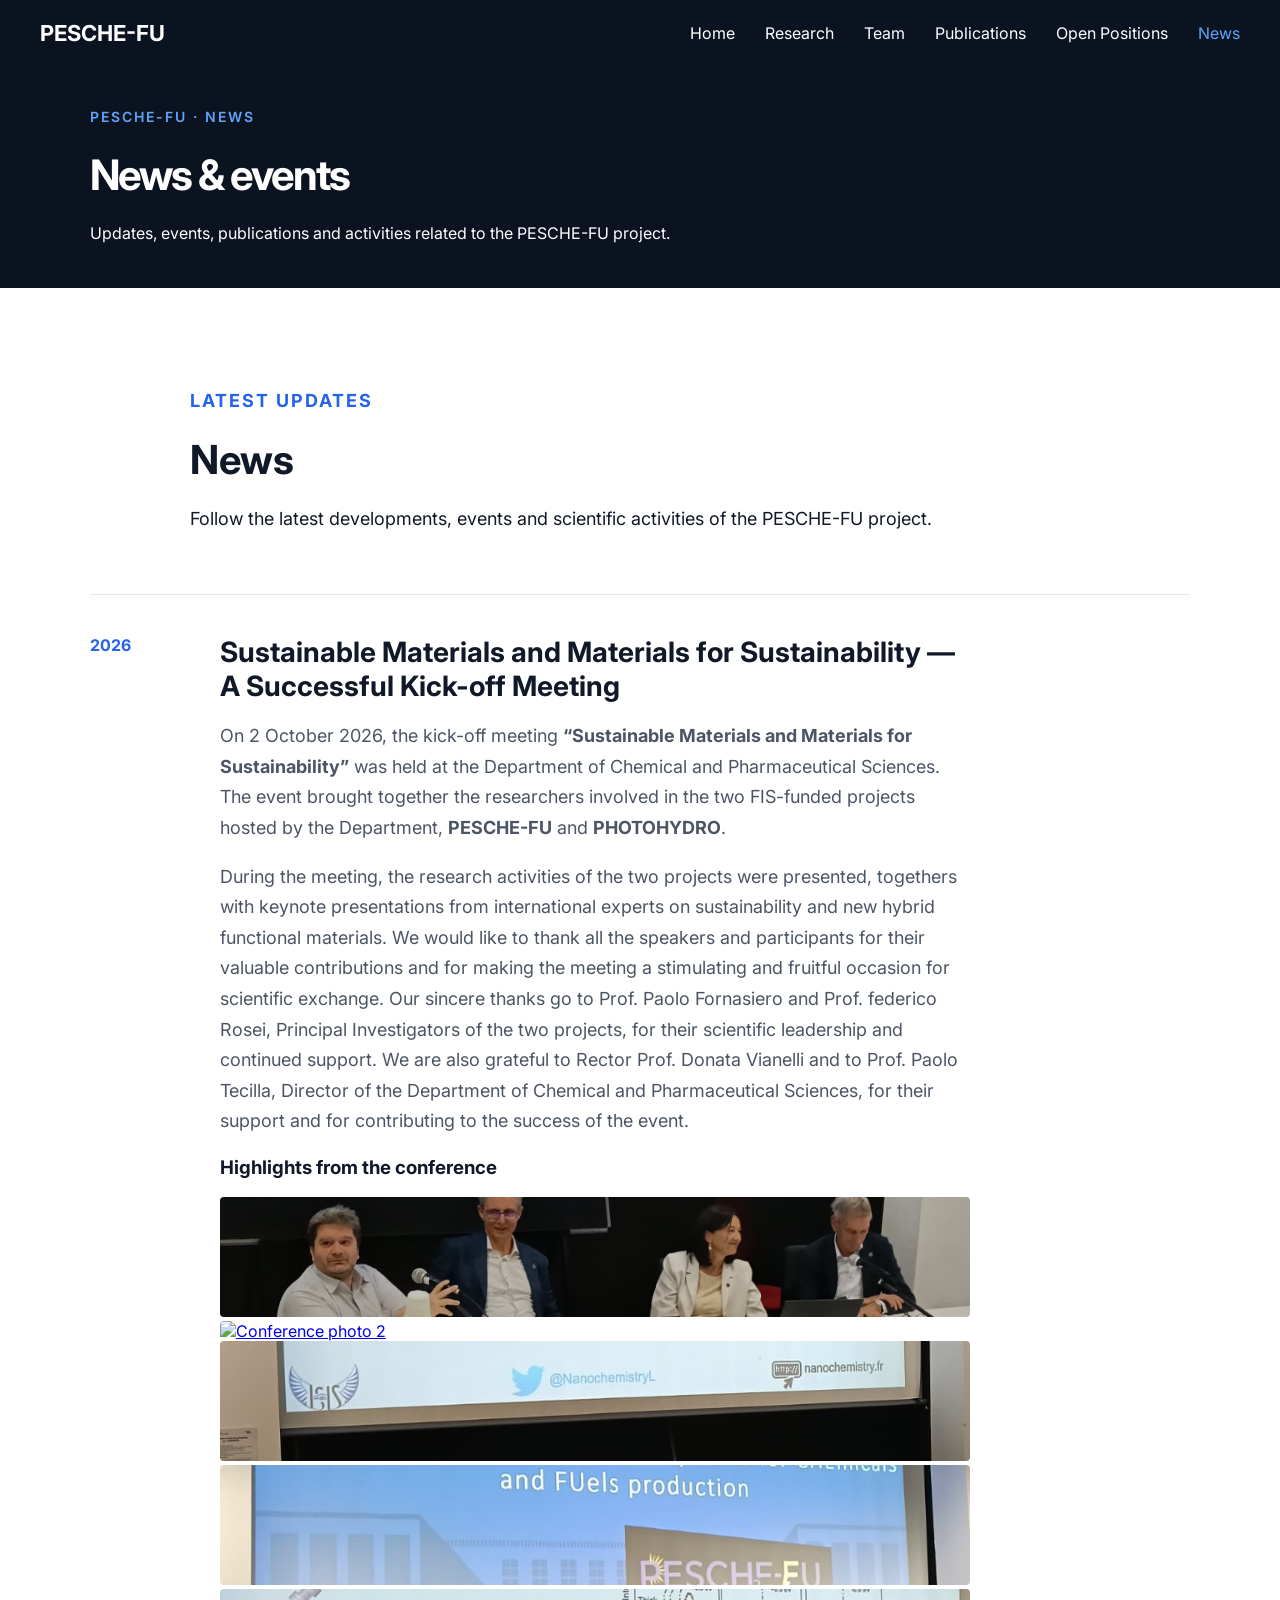
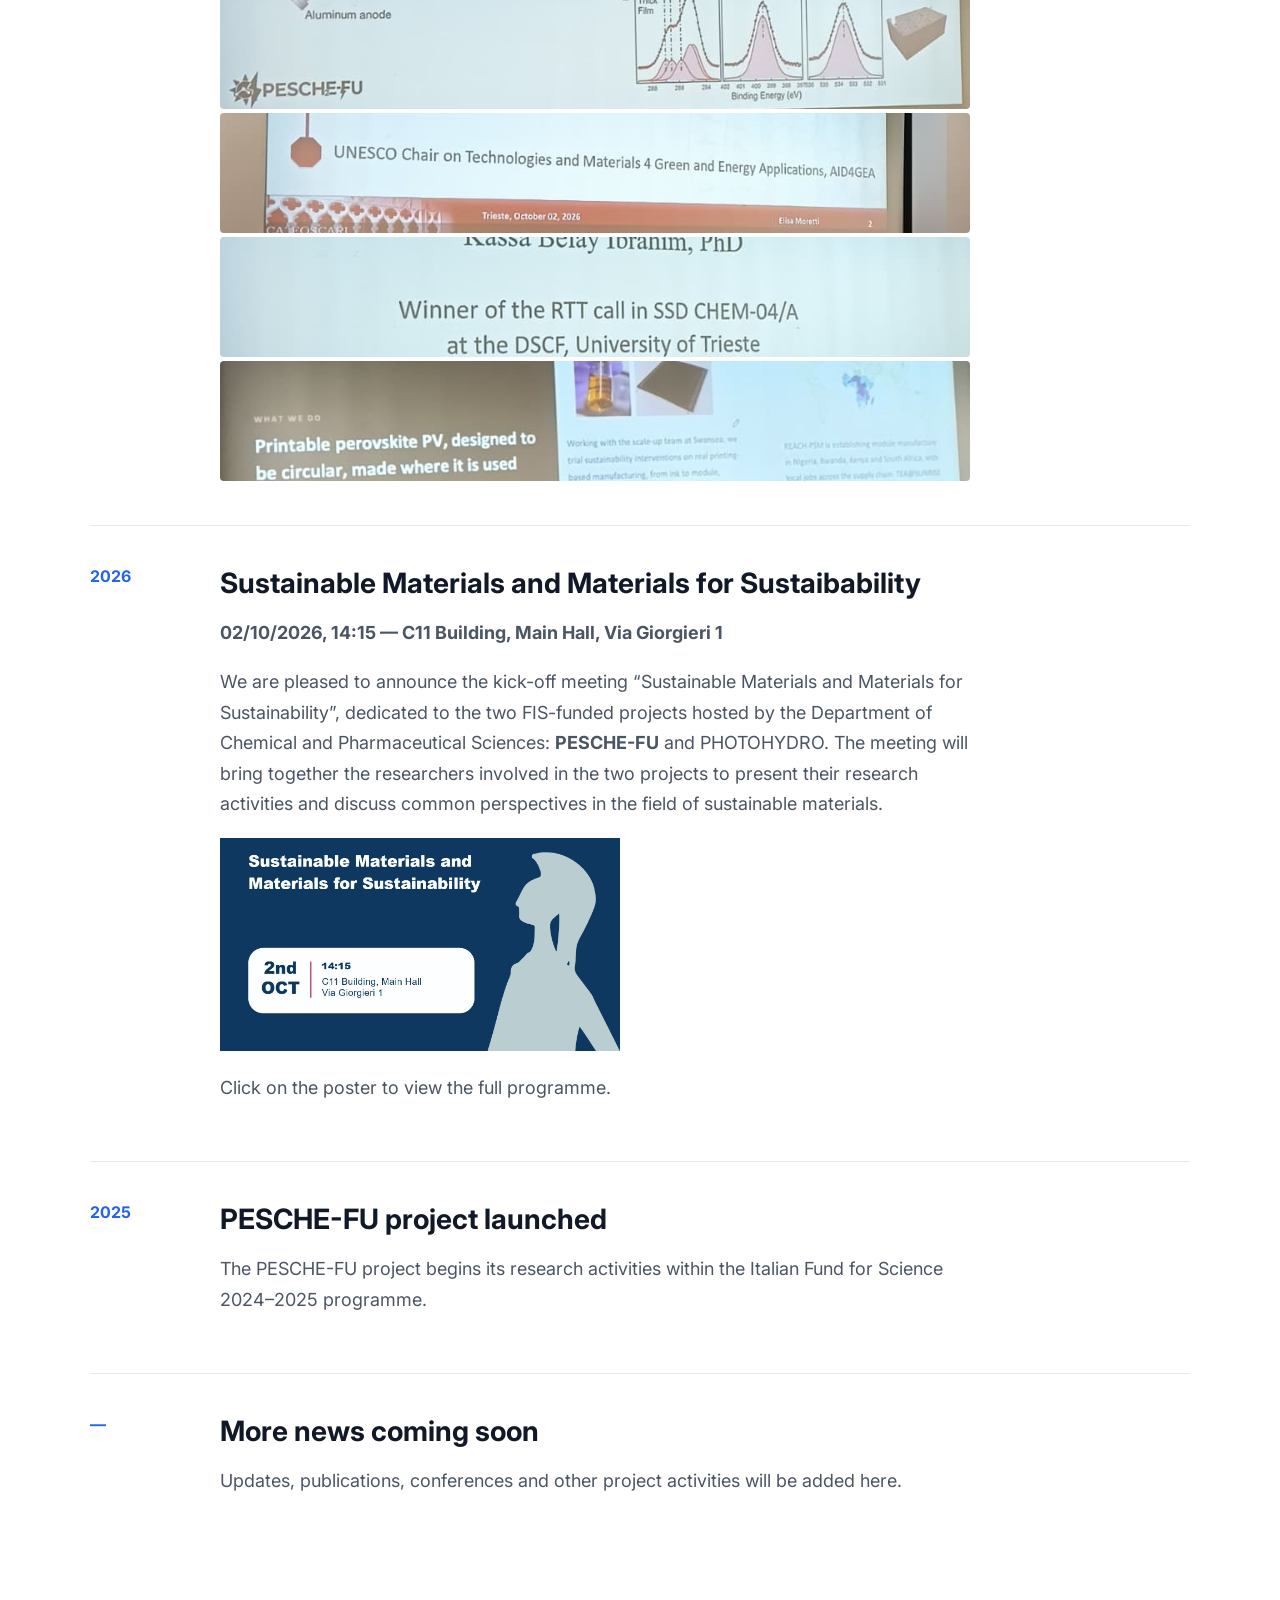
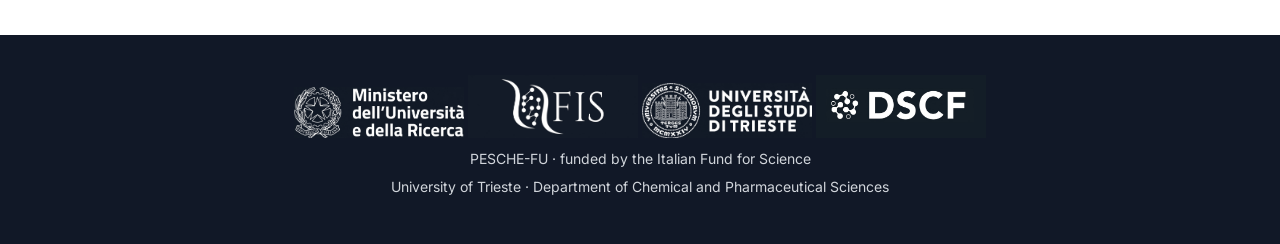
==== news.html @ 8c2d282d "Fix HTML formatting and update news content" ====
<!DOCTYPE html> <html lang="en"> <head>
<!-- Character encoding -->
<meta charset="UTF-8">

<!-- Mobile responsiveness -->
<meta name="viewport" content="width=device-width, initial-scale=1.0">

<!-- Browser tab title -->
<title>News | PESCHE-FU</title>

<!-- Google font: Inter -->
<link rel="preconnect" href="https://fonts.googleapis.com">
<link rel="preconnect" href="https://fonts.gstatic.com" crossorigin>

<link href="https://fonts.googleapis.com/css2?family=Inter:wght@400;500;600;700&display=swap" rel="stylesheet">

<!-- Website stylesheet -->
<link rel="stylesheet" href="style.css">

</head> <body>
<!-- ========================================
     NAVIGATION
======================================== -->

<nav>

    <div class="nav-container">

        <!-- Website logo -->
        <a class="logo" href="index.html">
            PESCHE-FU
        </a>

        <!-- Hamburger Menu Button for smartphone mode.
             Clicking it will show nav menus -->
<button class="menu-toggle" id="menu-toggle">

☰

</button>

        <!-- Main navigation -->
        <div class="nav-links">

            <a href="index.html">Home</a>
            <a href="research.html">Research</a>
            <a href="team.html">Team</a>
             <a href="publications.html">Publications</a>
             <a href="positions.html">Open Positions</a>
            <a class="active" href="news.html">News</a>

        </div>

    </div>

</nav>


<!-- ========================================
     PAGE HEADER
======================================== -->

<header class="page-header">

    <div class="page-header-content">

        <p class="project-label">
            PESCHE-FU · NEWS
        </p>


        <h1>
            News & events
        </h1>


        <p>
            Updates, events, publications and activities
            related to the PESCHE-FU project.
        </p>

    </div>

</header>


<!-- ========================================
     NEWS CONTENT
======================================== -->

<main>


    <section class="news-section">

        <div class="section-heading">

            <p class="section-label">
                LATEST UPDATES
            </p>


            <h2>
                News
            </h2>


            <p>
                Follow the latest developments,
                events and scientific activities
                of the PESCHE-FU project.
            </p>

        </div>


        <!-- ==================================
             NEWS ITEMS
        ================================== -->

 <!-- Outcome Sustainable Materials and Materials for Sustainabilit conference 02/10/2026 -->

  <article class="news-item">
         
<div class="news-date">
    2026
</div>

<div class="news-content">

    <h2>
        Sustainable Materials and Materials for Sustainability — A Successful Kick-off Meeting
    </h2>

    
    <p>
        On 2 October 2026, the kick-off meeting 
        <strong>“Sustainable Materials and Materials for Sustainability”</strong>
        was held at the Department of Chemical and Pharmaceutical Sciences.
        The event brought together the researchers involved in the two FIS-funded
        projects hosted by the Department, <strong>PESCHE-FU</strong> and
        <strong>PHOTOHYDRO</strong>. 
    </p>

    <p>
        During the meeting, the research activities of the two projects were
        presented, togethers with keynote presentations from international experts on sustainability and new hybrid functional materials.
         We would like to thank all the speakers and participants for their valuable contributions and for making the meeting a stimulating and fruitful occasion for scientific exchange.
        Our sincere thanks go to Prof. Paolo Fornasiero and Prof. federico Rosei, Principal Investigators of the two projects, for their scientific leadership and continued support. We are also 
         grateful to Rector Prof. Donata Vianelli and to Prof. Paolo Tecilla, Director of the Department of Chemical and Pharmaceutical Sciences, for their support and for contributing to 
         the success of the event.
    </p>

    <h3>Highlights from the conference</h3>

   <div class="photo-gallery">

    <a href="Images/Sustainable-Materials-Conference/conferenza_02102026_01.jpg" target="_blank">
        <img src="Images/Sustainable-Materials-Conference/conferenza_02102026_01.jpg"
             alt="Conference photo 1"
         style="width: 100%; height: 120px; object-fit: cover; border-radius: 4px;">
    </a>

    <a href="Images/Sustainable-Materials-Conference/photo_02.jpeg" target="_blank">
        <img src="Images/Sustainable-Materials-Conference/photo_02.jpeg"
             alt="Conference photo 2"
                       style="width: 100%; height: 120px; object-fit: cover; border-radius: 4px;">
    </a>

   

    <a href="Images/Sustainable-Materials-Conference/conferenza_02102026_03.jpeg" target="_blank">
        <img src="Images/Sustainable-Materials-Conference/conferenza_02102026_03.jpeg"
             alt="Conference photo 3"
                       style="width: 100%; height: 120px; object-fit: cover; border-radius: 4px;">
    </a>

          <a href="Images/Sustainable-Materials-Conference/conferenza_02102026_04.jpeg" target="_blank">
        <img src="Images/Sustainable-Materials-Conference/conferenza_02102026_04.jpeg"
             alt="Conference photo 4"
                       style="width: 100%; height: 120px; object-fit: cover; border-radius: 4px;">
    </a>

              <a href="Images/Sustainable-Materials-Conference/conferenza_02102026_05.jpeg" target="_blank">
        <img src="Images/Sustainable-Materials-Conference/conferenza_02102026_05.jpeg"
             alt="Conference photo 5"
                       style="width: 100%; height: 120px; object-fit: cover; border-radius: 4px;">
    </a>

              <a href="Images/Sustainable-Materials-Conference/conferenza_02102026_06.jpeg" target="_blank">
        <img src="Images/Sustainable-Materials-Conference/conferenza_02102026_06.jpeg"
             alt="Conference photo 6"
                       style="width: 100%; height: 120px; object-fit: cover; border-radius: 4px;">
    </a>

              <a href="Images/Sustainable-Materials-Conference/conferenza_02102026_07.jpeg" target="_blank">
        <img src="Images/Sustainable-Materials-Conference/conferenza_02102026_07.jpeg"
             alt="Conference photo 7"
                       style="width: 100%; height: 120px; object-fit: cover; border-radius: 4px;">
    </a>

              <a href="Images/Sustainable-Materials-Conference/conferenza_02102026_08.jpeg" target="_blank">
        <img src="Images/Sustainable-Materials-Conference/conferenza_02102026_08.jpeg"
             alt="Conference photo 8"
                       style="width: 100%; height: 120px; object-fit: cover; border-radius: 4px;">
    </a>

</div>


</div>

       
        </article>


 <!-- Publication fo  Sustainable Materials and Materials for Sustainabilit conference 02/10/2026 -->

         
        <article class="news-item">

                <div class="news-date">
               2026
            </div>


            <div class="news-content">

              <h2> Sustainable Materials and Materials for Sustaibability </h2>

                    <p>
         <strong> 02/10/2026, 14:15 — C11 Building, Main Hall, Via Giorgieri 1 </strong>
    </p>

          <p>
        We are pleased to announce the kick-off meeting “Sustainable Materials and Materials for Sustainability”, 
        dedicated to the two FIS-funded projects hosted by the Department of Chemical and Pharmaceutical Sciences: <strong>PESCHE-FU</strong> and PHOTOHYDRO.
        The meeting will bring together the researchers involved in the two projects to present their research activities and discuss common 
        perspectives in the field of sustainable materials.
    </p>

      <a href="pdf/Locandina_Sustainable-Materials-Sustaibability.pdf" target="_blank">
        <img
            src="Images/conferenza_02102026.JPG"
            alt="Conference poster"
            style="max-width: 400px; width: 100%; height: auto;" >
    </a>

                  <p>
        Click on the poster to view the full programme.
    </p>

            </div>

              </article>

<article class="news-item">
             
            <div class="news-date">
                2025
            </div>


            <div class="news-content">

                <h2>
                    PESCHE-FU project launched
                </h2>


                <p>
                    The PESCHE-FU project begins its research
                    activities within the Italian Fund for Science
                    2024–2025 programme.
                </p>

            </div>

        </article>


        <!-- ==================================
             FUTURE NEWS
        ================================== -->

        <article class="news-item">

            <div class="news-date">
                —
            </div>


            <div class="news-content">

                <h2>
                    More news coming soon
                </h2>


                <p>
                    Updates, publications, conferences and
                    other project activities will be added here.
                </p>

            </div>

        </article>

    </section>

</main>


<!-- ========================================
     FOOTER
======================================== -->
<footer>
    <div class="footer-logos">

        <img src="Images/mur-logo.jpg" width="170" height=auto>
        <img src="Images/fis-logo.jpg" width="170" height=auto>
        <img src="Images/units-logo.jpg" width="170" height=auto>
         <img src="Images/dscf-logo.jpg" width="170" height65>

        <p>
            PESCHE-FU · funded by the Italian Fund for Science
        </p>

        <p>
            University of Trieste · Department of Chemical and Pharmaceutical Sciences
        </p>

    </div>
</footer>

<script src="script.js"></script>

</body> </html>
---- style.css ----
/* ========================================
   GENERAL
======================================== */

/* Basic styling applied to the whole page */
body {
    background-color: white;
    color: #111827;

    /* Inter gives the website a modern,
       clean and scientific appearance */
    font-family: "Inter", Arial, sans-serif;

    margin: 0;
}

/* Default spacing for all sections */
section {
padding: 80px 40px;
}

/* Improves readability of normal text */
p {
    font-size: 16px;
    line-height: 1.7;
}

/* ========================================
NAVIGATION
======================================== */

/* Dark navigation bar at the top of the page */
nav {
background-color: #0b1220;
padding: 20px 40px;
}

/* Keeps the navigation content centered
and creates a horizontal layout */
.nav-container {
max-width: 1200px;
margin: 0 auto;

display: flex;

/* Places logo on the left
   and links on the right */
justify-content: space-between;

/* Aligns everything vertically */
align-items: center;


}

/* PESCHE-FU logo */
.logo {
color: white;
font-size: 22px;
font-weight: bold;
text-decoration: none;
}


.nav-links {

display: flex;

gap: 30px;

flex-wrap: wrap;

}

.nav-links a {

color: white;

text-decoration: none;

}

.nav-links a:hover {

color: #60a5fa;

}

.menu-toggle {

display: none;

background: none;

border: none;

color: white;

font-size: 30px;

cursor: pointer;

}

/* ========================================
   HERO
======================================== */

/* Large introductory area on the homepage */
header {
    background-color: #0b1220;

    /* Creates a large amount of vertical space */
    padding: 30px 40px;

    text-align: center;

    /* Makes the Hero text white */
    color: white;
}

/* Limits the width of the Hero content
and centers it horizontally */
.hero-content {
max-width: 900px;
margin: 0 auto;
}

/* Small uppercase label above
the project title */
/* Small uppercase label above
the project title */
.project-label {
    color: #60a5fa;

    font-size: 14px;
    font-weight: 600;
    letter-spacing: 2px;
}



/* Main project title */
header h1 {
    font-size: 76px;
    font-weight: 700;

    /* Reduces the space above and below the title */
    margin: 20px 0;

    /* Slightly tightens the letters */
    letter-spacing: -2px;
}

/* Full project name */
header h2 {
    color: #d1d5db;

    font-size: 26px;
    font-weight: 400;

    line-height: 1.5;

    max-width: 800px;

    margin: 0 auto 30px auto;
}

/* Short Hero description */
.hero-description {
    color: #9ca3af;

    font-size: 18px;

    line-height: 1.7;

    max-width: 650px;

    margin: 0 auto 40px auto;
}

/* Main button in the Hero */
.hero-button {
    display: inline-block;

    background-color: #3b82f6;
    color: white;

    padding: 16px 32px;

    text-decoration: none;

    border-radius: 6px;

    /* Makes the button text slightly stronger */
    font-weight: 600;

    /* Smooth transition for hover */
    transition: background-color 0.3s ease;
}


/* Darker blue when hovering over the button */
.hero-button:hover {
    background-color: #2563eb;
}

/* ========================================
PROJECT SECTION
======================================== */

/* Main Project section on homepage */
#project {
max-width: 1100px;
margin: 0 auto;

/* Places text and information box
   next to each other */
display: flex;

/* Space between the two columns */
gap: 60px;


}

/* Main text column */
.project-text {
flex: 2;
}

/* Project section heading */
.project-text h2 {
font-size: 40px;
margin-top: 10px;
margin-bottom: 25px;
}

/* Project paragraphs */
.project-text p {
font-size: 18px;
max-width: 750px;
}

/* Project information box */
.project-info {
flex: 1;

background-color: #f3f4f6;

padding: 30px;

/* Blue vertical accent line */
border-left: 4px solid #2563eb;


}

/* Small blue headings inside
the information box */
.project-info h3 {
color: #2563eb;
font-size: 15px;
margin-bottom: 5px;
}

/* Information box text */
.project-info p {
font-size: 18px;
margin-top: 0;
}


/* ========================================
PROJECT CONCEPT
======================================== */

/* Section containing the project scheme */

#project-concept {

background-color: #f8fafc;

padding-top: 20px;

padding-bottom: 20px;

}

/* Container for the image */

.project-figure {

max-width: 1000px;

margin: 0 auto;



}

/* Project image */

.project-figure img {

width: 80%;

height: auto;

display: block;

margin: 0 auto;

border-radius: 10px;

}

/* ========================================
SECTION HEADINGS
======================================== */

/* Controls the width of section
introductions */
.section-heading {
    max-width: 900px;

    margin: 0 auto 60px auto;
}

/* Small blue section label */
.section-label {
color: #2563eb;
font-size: 14px;
font-weight: bold;
letter-spacing: 2px;
}

/* Main section title */
.section-heading h2 {
font-size: 40px;
margin: 10px 0 20px 0;
}

/* Section introduction paragraph */
.section-heading p {
font-size: 18px;
}

/* ========================================
   RESEARCH CARDS CONTAINER
======================================== */

/* Container holding the four research cards */
.research-cards {
    max-width: 1200px;
    margin: 0 auto;

    /* Creates a grid layout */
    display: grid;

    /* Two equal columns */
    grid-template-columns: repeat(2, 1fr);

    /* Space between rows and columns */
    gap: 30px;
}

/* ========================================
RESEARCH CARDS
======================================== */

/* Light background behind the
Research section */
#research {
    background-color: #f8fafc;

    /* Creates a visual separation
       from the previous section */
    border-top: 1px solid #e5e7eb;
}



/* Individual research card */
.research-card {

    background-color: white;

    /* Internal spacing */
    padding: 35px;

    /* Slightly rounded corners */
    border-radius: 4px;

    /* Subtle border */
    border: 1px solid #e5e7eb;

    /* Makes hover effects smooth */
    transition:
        transform 0.3s ease,
        border-color 0.3s ease,
        box-shadow 0.3s ease;
}

/* Interactive effect when the mouse
   moves over a research card */
.research-card:hover {

    /* Moves the card slightly upward */
    transform: translateY(-6px);

    /* Highlights the border */
    border-color: #93c5fd;

    /* Adds a very subtle shadow */
    box-shadow: 0 12px 30px rgba(15, 23, 42, 0.08);
}

/* Research card title */
.research-card h3 {
    font-size: 24px;

    line-height: 1.3;

    margin: 0 0 18px 0;

    color: #111827;
}

/* Research card paragraph description */
.research-card p {
    color: #4b5563;

    font-size: 16px;

    line-height: 1.7;

    margin: 0;
}

/* Link to the complete Research page */
.research-link {
max-width: 1200px;
margin: 40px auto 0 auto;
}

/* Research page link */
.research-link a {
color: #2563eb;
font-weight: bold;
text-decoration: none;
}

/* Link hover effect */
.research-link a:hover {
color: #1d4ed8;
}


/*========================================
   RESEARCH AREA NUMBER
======================================== */

/* Number identifying each research area */
.research-number {
    display: block;

    color: #2563eb;

    font-size: 16px;

    font-weight: 600;

    letter-spacing: 1px;

    /* Creates space between the number
       and the research title */
    margin-bottom: 35px;
}

/* ========================================
PAGE HEADER
======================================== */

/* Header used on internal pages,
such as Research */
.page-header {
background-color: #0b1220;

padding: 30px 40px;

/* Unlike the homepage Hero,
   internal pages are left-aligned */
text-align: left;


}

/* Keeps internal page header content centered */
.page-header-content {
max-width: 1100px;
margin: 0 auto;
}

/* Main title of internal pages */
.page-header h1 {
font-size: 76px;
margin: 20px 0;
}

/* Description below the page title */
.page-header p:last-child {
max-width: 700px;
font-size: 20px;
}

/* ========================================
RESEARCH PAGE
======================================== */

/* Introductory text of Research page */
.research-intro {
max-width: 850px;
margin: 0 auto;
}

/* Research introduction heading */
.research-intro h2 {
font-size: 40px;
margin: 10px 0 25px 0;
}

/* Research introduction paragraphs */
.research-intro p {
font-size: 18px;
}

/* ========================================
RESEARCH WORKFLOW
======================================== */

.research-workflow {

max-width: 1100px;

margin: 0 auto;

}

.research-workflow h2 {

font-size: 40px;

margin-top: 10px;

margin-bottom: 40px;

}

.workflow-grid {

display: flex;

align-items: center;

justify-content: center;

gap: 20px;

margin-bottom: 25px;

flex-wrap: wrap;

}

.workflow-card {

flex: 1;

min-width: 220px;

min-height: 180px;

background-color: #f8fafc;

padding: 25px;

border-radius: 8px;

border: 1px solid #e5e7eb;

}

.workflow-card h3 {

margin-top: 0;



font-size: 20px;

}

.workflow-arrow {

font-size: 30px;

color: #2563eb;

font-weight: bold;

}

/* ========================================
RESEARCH AREAS
======================================== */

/* Main container for the four
research areas */
.research-area-section {
max-width: 1100px;
margin: 0 auto;
}

/* Each research area is arranged
horizontally */
.research-area {
display: flex;

/* Space between number and text */
gap: 50px;

padding: 40px 0;


}

/* Large research area number */
.area-number {
color: #2563eb;
font-size: 24px;
font-weight: bold;

/* Keeps the number column
   at a consistent width */
min-width: 60px;


}

/* Text content of each research area */
.area-content {
max-width: 800px;
}

/* Research area title */
.area-content h2 {
font-size: 30px;
margin-top: 0;
}

/* Research area sub-title */
.area-content h3 {

color: #2563eb;

font-size: 16px;

margin-top: 25px;

margin-bottom: 8px;

text-transform: uppercase;

letter-spacing: 1px;

}

/* Research area paragraphs */
.area-content p {
font-size: 18px;
}

/* Horizontal line separating
the research areas */
.area-divider {
border-top: 1px solid #e5e7eb;
}


/* ========================================
PROJECT AMBITION
======================================== */

.project-ambition {

background-color: #f8fafc;

border-top: 1px solid #e5e7eb;

}

.project-ambition .section-heading {

 max-width: 900px;

margin:  auto;

text-align: center;

}

/* ========================================
FOOTER
======================================== */

/* Footer at the bottom of every page */
footer {
background-color: #111827;
color: white;

padding: 40px;

text-align: center;
}

/* Footer text */
footer p {
margin: 5px;
font-size: 14px;
color: #d1d5db;
}



/* ========================================
ACTIVE NAVIGATION LINK
======================================== */

/* Highlights the page currently being viewed */
.nav-links a.active {
color: #60a5fa;
}

/* ========================================
TEAM PAGE
======================================== */

/* Introduction to the Team page */
.team-intro {
max-width: 850px;
margin: 0 auto;
}

/* Team introduction heading */
.team-intro h2 {
font-size: 40px;
margin: 10px 0 25px 0;
}

/* Team introduction paragraph */
.team-intro p {
font-size: 18px;
}

/* links style */

.profile-links {

margin-top: 20px;

}

.profile-links a {

color: #04103377;

text-decoration: none;

font-weight: 600;

}

.profile-links a:hover {

color: #04103377;

}


/*PRINCIPAL INVESTIGATOR */

.pi-section {

max-width: 1100px;

margin: 0 auto;

display: flex;

align-items: center;

gap: 50px;

}

.pi-photo img {

width: 260px;

height: 260px;

object-fit: cover;

border-radius: 50%;

}

.pi-content {

flex: 1;

}

/*TEAM GRID */

.team-grid {

display: grid;

/*grid-template-columns: repeat(auto-fit, minmax(280px, 1fr));*/

grid-template-columns: repeat(2, 1fr);

gap: 30px;

margin-top: 40px;
}

/*TEAM CARD */

.team-card {

background-color: white;

border: 1px solid #e5e7eb;

border-radius: 10px;

padding: 25px;

text-align: center;

transition: 0.3s ease;

}

.team-card:hover {

transform: translateY(-5px);

box-shadow: 0 12px 25px rgba(0,0,0,0.08);

}

.team-card img {

width: 180px;

height: 180px;

object-fit: cover;

border-radius: 50%;

margin-bottom: 20px;

}

.team-card h3 {

margin-bottom: 8px;

font-size: 22px;

}

.team-role {

color: #2563eb;

font-weight: 600;

margin-bottom: 15px;

}

/* --------*---------------------------8
PAGE HEADER
----------------------------------- */

.page-header {

padding: 25px 25px;

}

.page-header h1{

font-size: 42px;

line-*eight: 1.2;

}

.page-header p:last-child {

font-size: 16px;

}

/* ========================================
PUBLICATIONS PAGE
======================================== */

/* Main Publications section */
.publications-section {

max-width: 1100px;

margin: 0 auto;
}

/* Publication category */
.publication-category {

max-width: 1100px;

margin: 0 auto 50px auto;
}

/* Category title */
.publication-category h2 {

font-size: 32px;

margin-bottom: 20px;
}

/* Publication item */
.publication-item {

background-color: #f8fafc;

border: 1px solid #e5e7eb;

border-radius: 8px;

padding: 25px;
}

/* Publication text */
.publication-item p {

margin: 0;

color: #4b5563;
}



 /* ========================================
 POSITIONS PAGE
 ======================================== */

.positions-section {
    max-width: 1100px;
    margin: 0 auto 50px auto;
}

.position-item {
    background-color: #f8fafc;
    border: 1px solid #e5e7eb;
    border-radius: 8px;
    padding: 25px;
}

.position-item ul {
    margin: 0;
    padding-left: 20px;
}



/* ========================================
NEWS PAGE
======================================== */

/* Main News section */
.news-section {
max-width: 1100px;
margin: 0 auto;
}

/* Individual news item */
.news-item {
display: flex;

gap: 50px;

padding: 40px 0;

border-top: 1px solid #e5e7eb;


}

/* Date column */
.news-date {
color: #2563eb;

font-size: 16px;

font-weight: bold;

min-width: 80px;


}

/* News text column */
.news-content {
max-width: 750px;
}

/* News title */
.news-content h2 {
font-size: 28px;

margin-top: 0;

margin-bottom: 15px;


}

/* News description */
.news-content p {
font-size: 18px;

color: #4b5563;
}

/* ========================================
   RESPONSIVE DESIGN
======================================== */

@media (max-width: 700px) {

    /* ------------------------------------
       GENERAL
    ------------------------------------ */

    /* Reduces section spacing on small screens */
    section {
        padding: 60px 25px;
    }


    /* ------------------------------------
       NAVIGATION
    ------------------------------------ */

    /* Reduces horizontal spacing
       inside the navigation */
    nav {
        padding: 20px;
    }


    /* Reduces the space between
       navigation links */
    .nav-links {
        gap: 15px;
    }


/* ------------------------------------
MOBILE NAVIGATION
------------------------------------ */

.menu-toggle {

display: block;
}

.nav-container {

flex-wrap: wrap;
}

.nav-links {

display: none;

width: 100%;

flex-direction: column;

gap: 15px;

margin-top: 20px;
}

.nav-links.active {

display: flex;
}


    /* ------------------------------------
       HERO
    ------------------------------------ */

    /* Reduces Hero spacing */
    header {
        padding: 90px 25px;
    }


    /* Smaller project title */
    header h1 {
        font-size: 52px;
    }


    /* Smaller project subtitle */
    header h2 {
        font-size: 21px;
    }


    /* Slightly smaller Hero description */
    .hero-description {
        font-size: 16px;
    }


    /* ------------------------------------
       PROJECT
    ------------------------------------ */

    /* Stacks the two project columns
       vertically on small screens */
    #project {
        flex-direction: column;
    }


    /* Smaller project section title */
    .project-text h2 {
        font-size: 32px;
    }


    /* Slightly smaller information box */
    .project-info {
        padding: 25px;
    }

    /* ------------------------------------
PROJECT CONCEPT
------------------------------------ */

#project-concept {

padding-top: 50px;

padding-bottom: 50px;

}

.project-figure {

max-width: 100%;

padding: 0 10px;

}

.project-figure img {

width: 100%;

height: auto;

}

    /* ------------------------------------
       RESEARCH
    ------------------------------------ */

 /* workflow section*/

    .workflow-grid {

display: flex;

align-items: stretch;

justify-content: center;

gap: 20px;

flex-wrap: wrap;

}

.workflow-arrow {

transform: rotate(90deg);

}


    /* Research cards become
       a single column */
    .research-cards {
        grid-template-columns: 1fr;
    }
/* --------research intro----------------- */

.research-intro h2 {

font-size: 32px;

line-height: 1.2;

}

/* ------------------------------------
TEAM
------------------------------------ */

/* PRINCIPAL INVESTIGATOR */

.pi-section {

flex-direction: column;

text-align: center;

gap: 30px;

}

.pi-photo img {

width: 220px;

height: 220px;

}


/* TEAM */

.team-grid {

grid-template-columns: 1fr;

}

.team-card img {

width: 160px;

height: 160px;

}

/* ------------------------------------
PUBLICATIONS PAGE
------------------------------------ */

.publication-category h2 {

font-size: 26px;

}

/* ------------------------------------
2
POSITIONS PAGE
3
------------------------------------ */

.position-item {

padding: 20px;

}

}
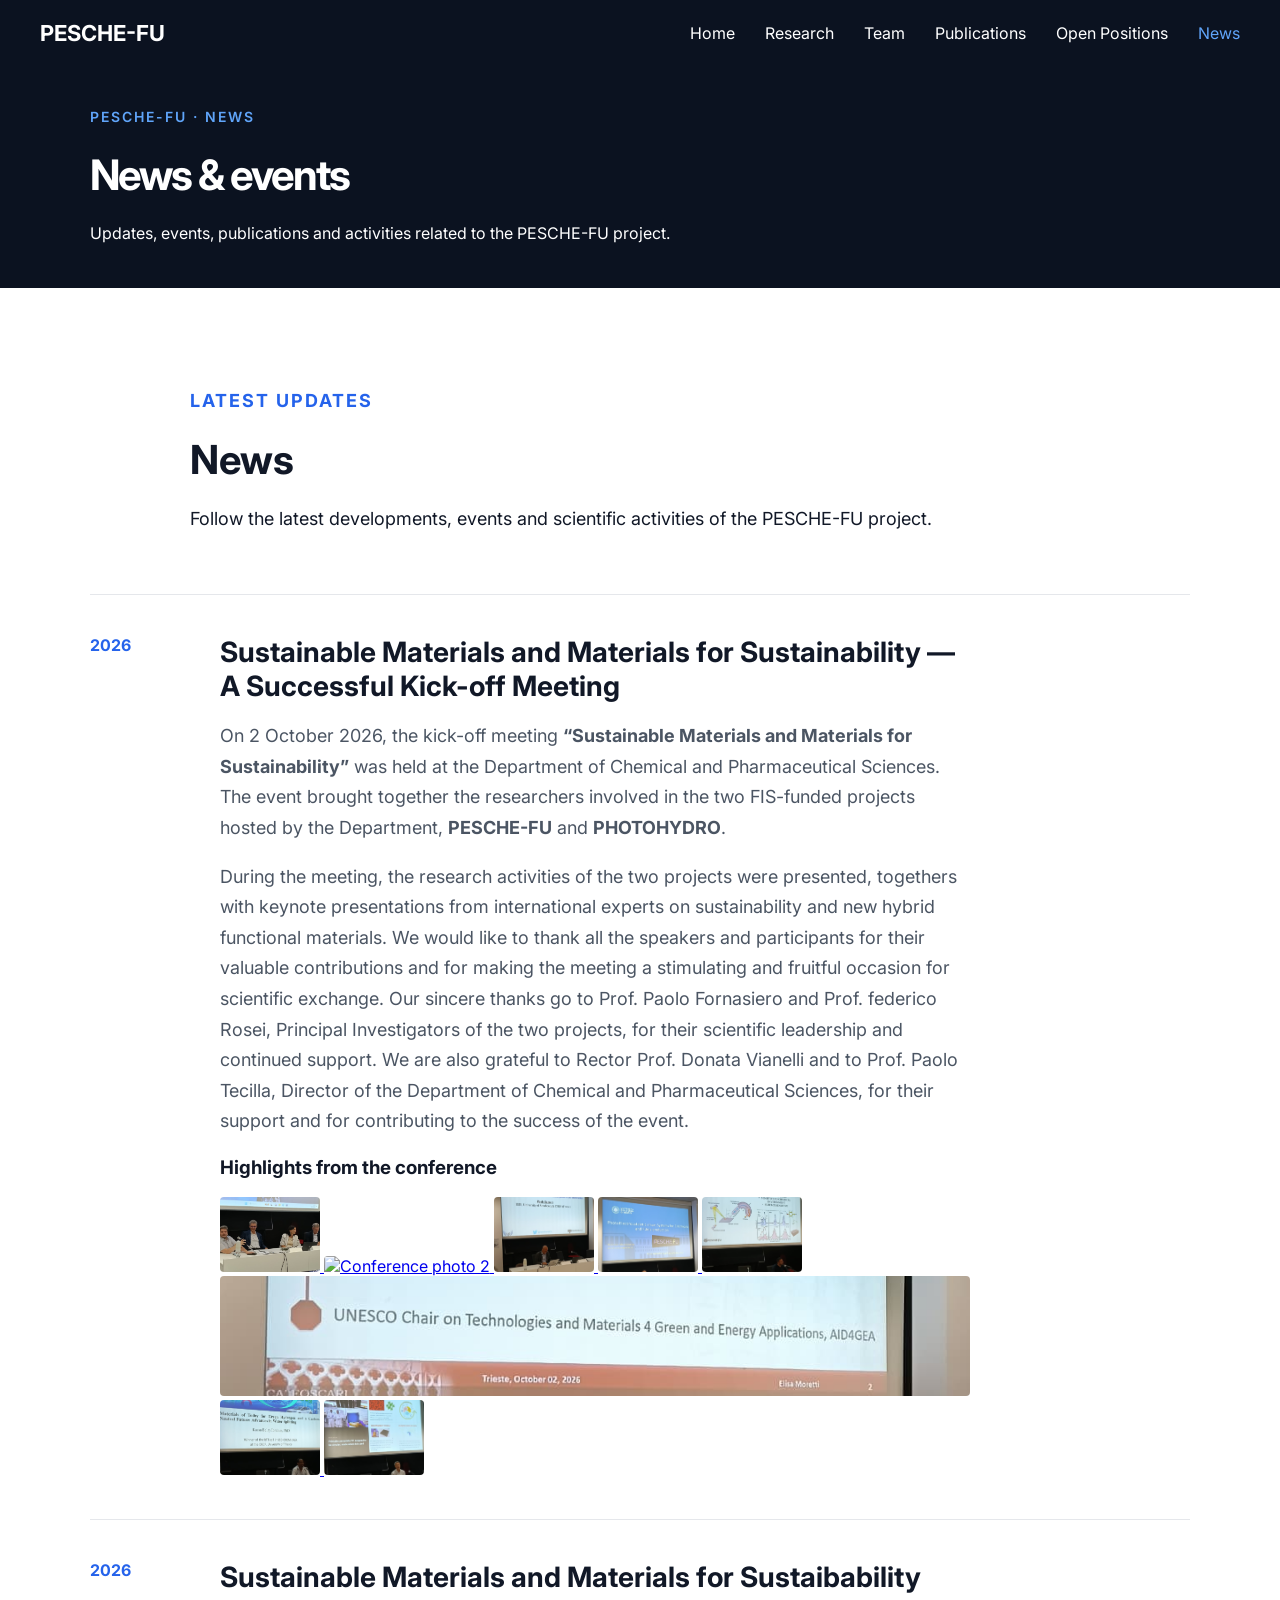
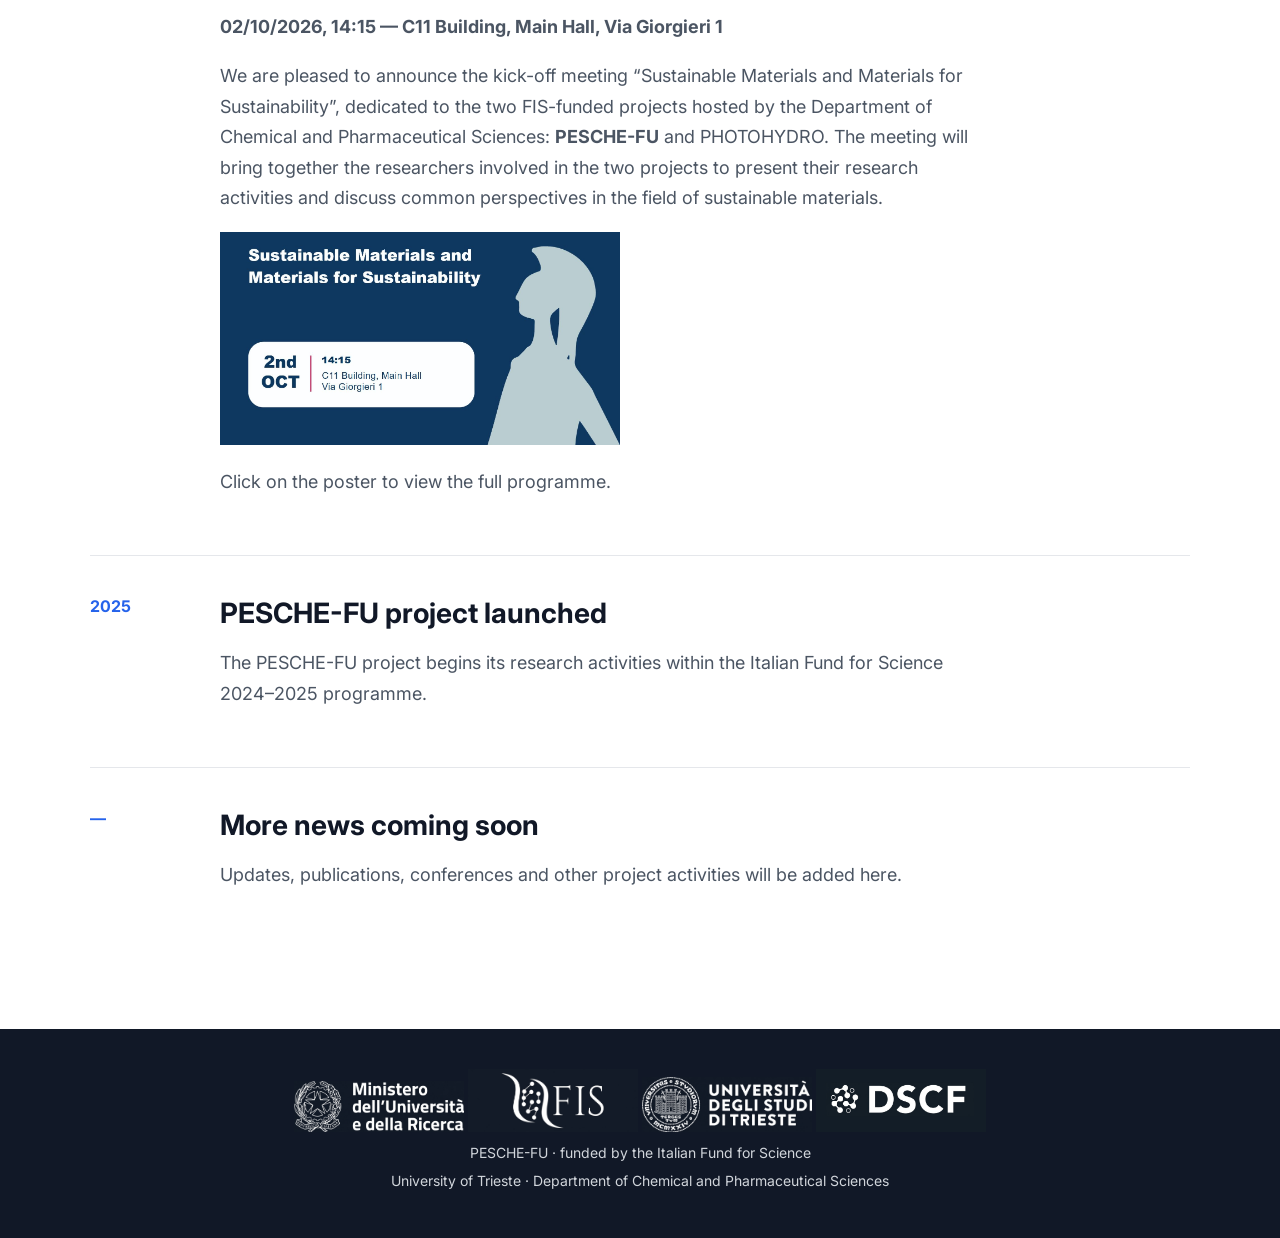
==== commit 8b48d3b6: "Fix HTML structure and update news content" ====
--- a/news.html
+++ b/news.html
@@ -158,13 +158,13 @@
     <a href="Images/Sustainable-Materials-Conference/conferenza_02102026_01.jpg" target="_blank">
         <img src="Images/Sustainable-Materials-Conference/conferenza_02102026_01.jpg"
              alt="Conference photo 1"
-         style="width: 100%; height: 120px; object-fit: cover; border-radius: 4px;">
+         style="width: 100px; height: 75px; object-fit: cover; border-radius: 4px;">
     </a>
 
     <a href="Images/Sustainable-Materials-Conference/photo_02.jpeg" target="_blank">
         <img src="Images/Sustainable-Materials-Conference/photo_02.jpeg"
              alt="Conference photo 2"
-                       style="width: 100%; height: 120px; object-fit: cover; border-radius: 4px;">
+                      style="width: 100px; height: 75px; object-fit: cover; border-radius: 4px;">
     </a>
 
    
@@ -172,19 +172,19 @@
     <a href="Images/Sustainable-Materials-Conference/conferenza_02102026_03.jpeg" target="_blank">
         <img src="Images/Sustainable-Materials-Conference/conferenza_02102026_03.jpeg"
              alt="Conference photo 3"
-                       style="width: 100%; height: 120px; object-fit: cover; border-radius: 4px;">
+                      style="width: 100px; height: 75px; object-fit: cover; border-radius: 4px;">
     </a>
 
           <a href="Images/Sustainable-Materials-Conference/conferenza_02102026_04.jpeg" target="_blank">
         <img src="Images/Sustainable-Materials-Conference/conferenza_02102026_04.jpeg"
              alt="Conference photo 4"
-                       style="width: 100%; height: 120px; object-fit: cover; border-radius: 4px;">
+                       style="width: 100px; height: 75px; object-fit: cover; border-radius: 4px;">
     </a>
 
               <a href="Images/Sustainable-Materials-Conference/conferenza_02102026_05.jpeg" target="_blank">
         <img src="Images/Sustainable-Materials-Conference/conferenza_02102026_05.jpeg"
              alt="Conference photo 5"
-                       style="width: 100%; height: 120px; object-fit: cover; border-radius: 4px;">
+                       style="width: 100px; height: 75px; object-fit: cover; border-radius: 4px;">
     </a>
 
               <a href="Images/Sustainable-Materials-Conference/conferenza_02102026_06.jpeg" target="_blank">
@@ -196,13 +196,13 @@
               <a href="Images/Sustainable-Materials-Conference/conferenza_02102026_07.jpeg" target="_blank">
         <img src="Images/Sustainable-Materials-Conference/conferenza_02102026_07.jpeg"
              alt="Conference photo 7"
-                       style="width: 100%; height: 120px; object-fit: cover; border-radius: 4px;">
+                       style="width: 100px; height: 75px; object-fit: cover; border-radius: 4px;">
     </a>
 
               <a href="Images/Sustainable-Materials-Conference/conferenza_02102026_08.jpeg" target="_blank">
         <img src="Images/Sustainable-Materials-Conference/conferenza_02102026_08.jpeg"
              alt="Conference photo 8"
-                       style="width: 100%; height: 120px; object-fit: cover; border-radius: 4px;">
+                       style="width: 100px; height: 75px; object-fit: cover; border-radius: 4px;">
     </a>
 
 </div>
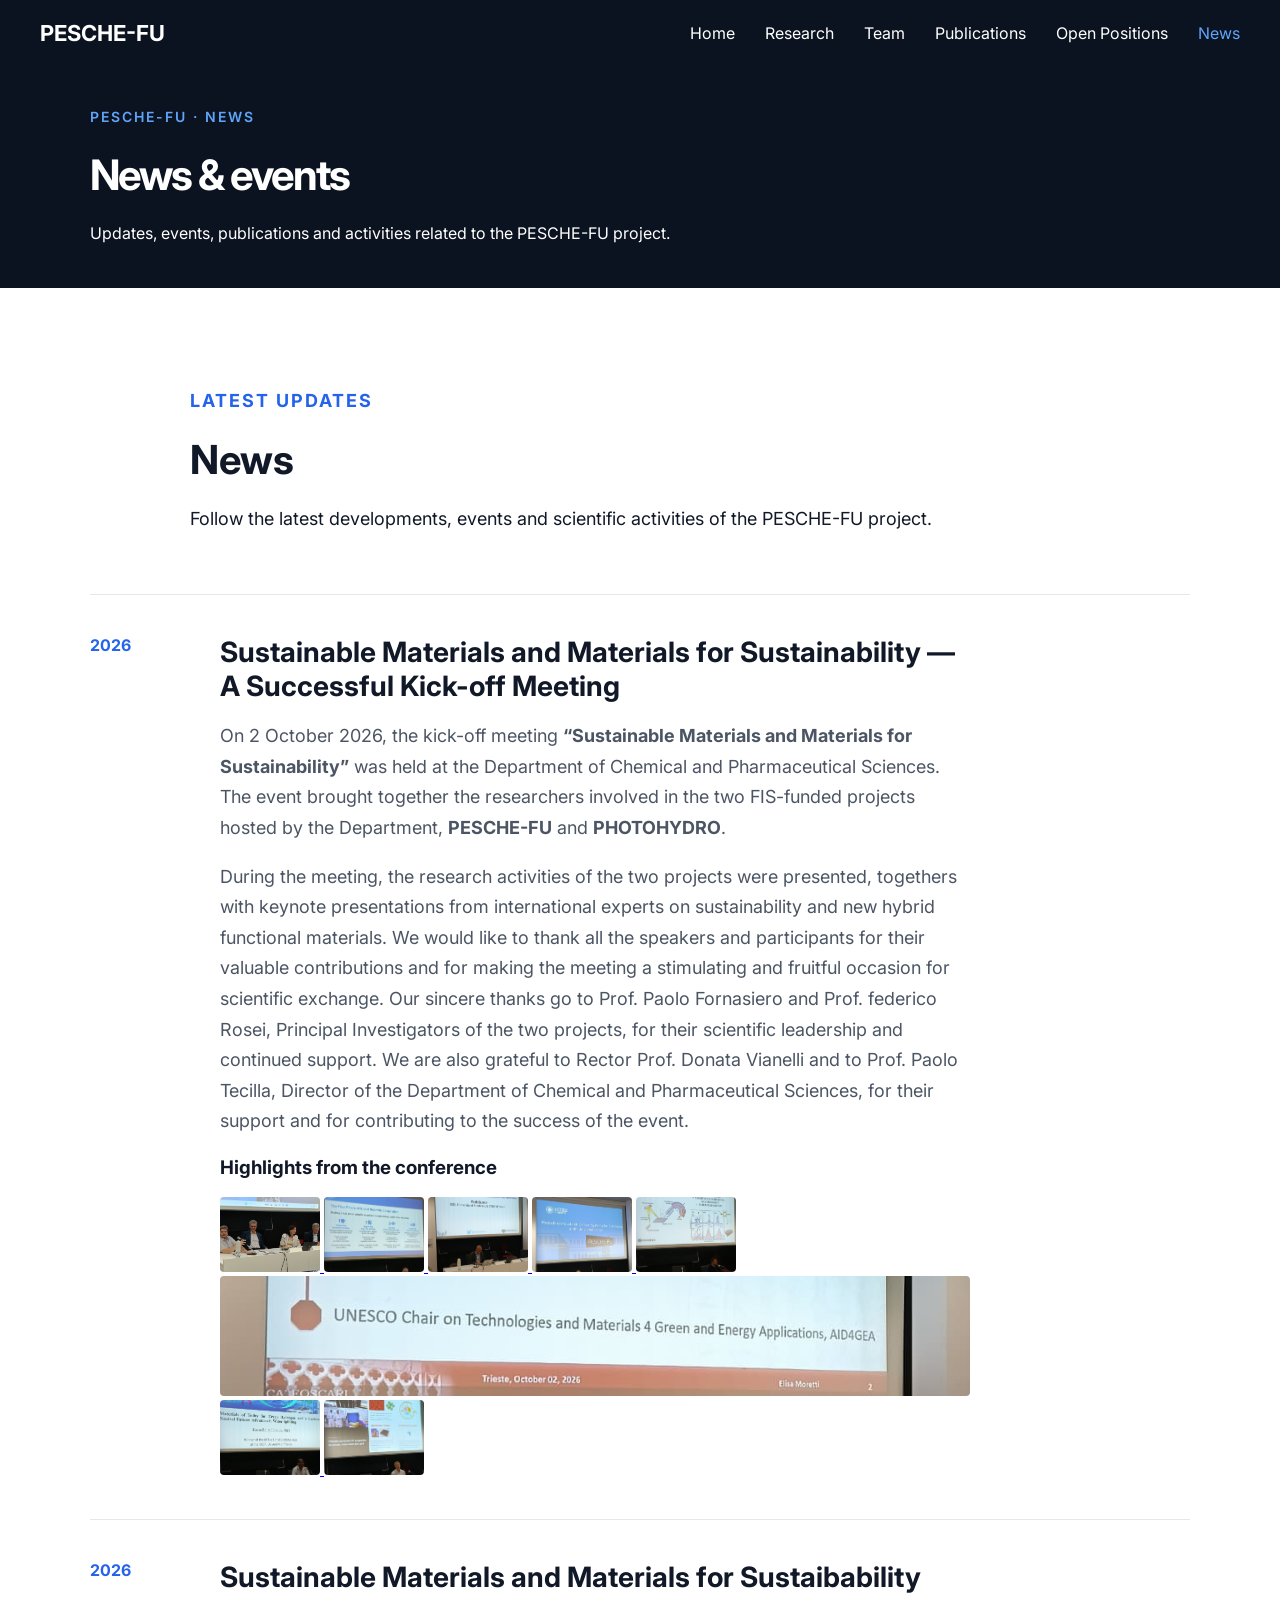
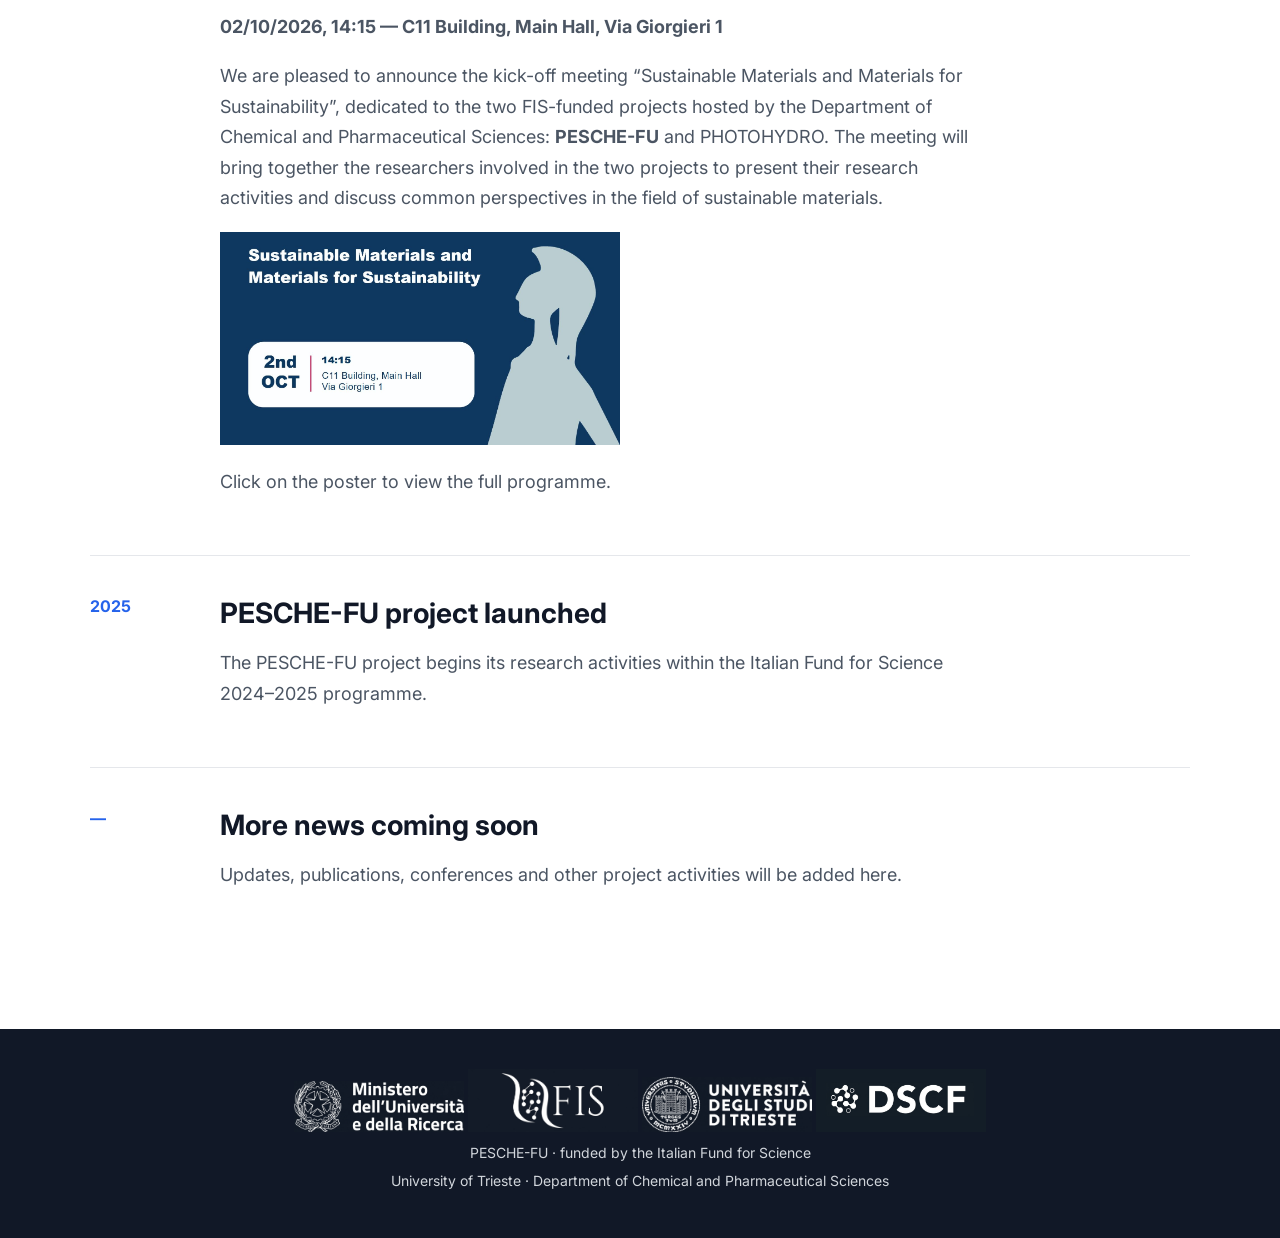
==== commit e635f694: "Fix HTML formatting and update news content" ====
--- a/news.html
+++ b/news.html
@@ -161,8 +161,8 @@
          style="width: 100px; height: 75px; object-fit: cover; border-radius: 4px;">
     </a>
 
-    <a href="Images/Sustainable-Materials-Conference/photo_02.jpeg" target="_blank">
-        <img src="Images/Sustainable-Materials-Conference/photo_02.jpeg"
+   <a href="Images/Sustainable-Materials-Conference/conferenza_02102026_02.jpeg" target="_blank">
+        <img src="Images/Sustainable-Materials-Conference/conferenza_02102026_02.jpeg"
              alt="Conference photo 2"
                       style="width: 100px; height: 75px; object-fit: cover; border-radius: 4px;">
     </a>
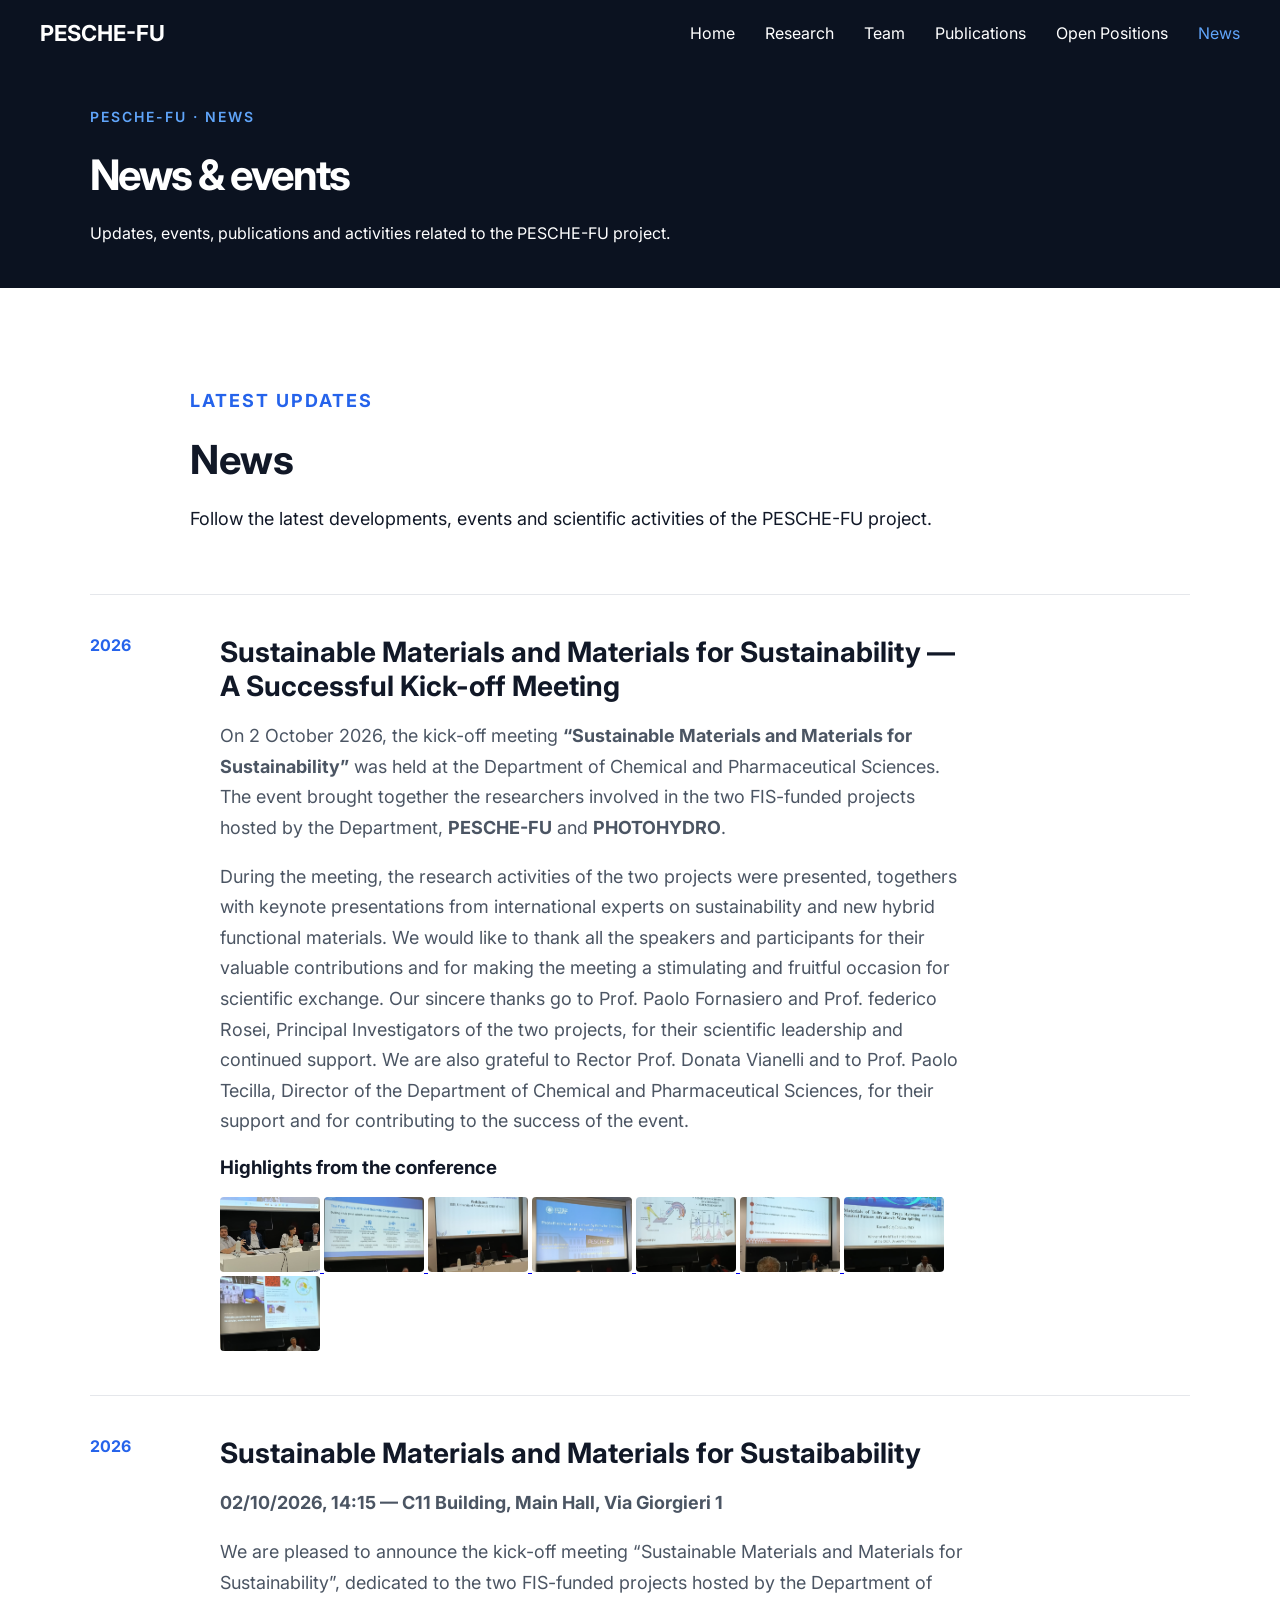
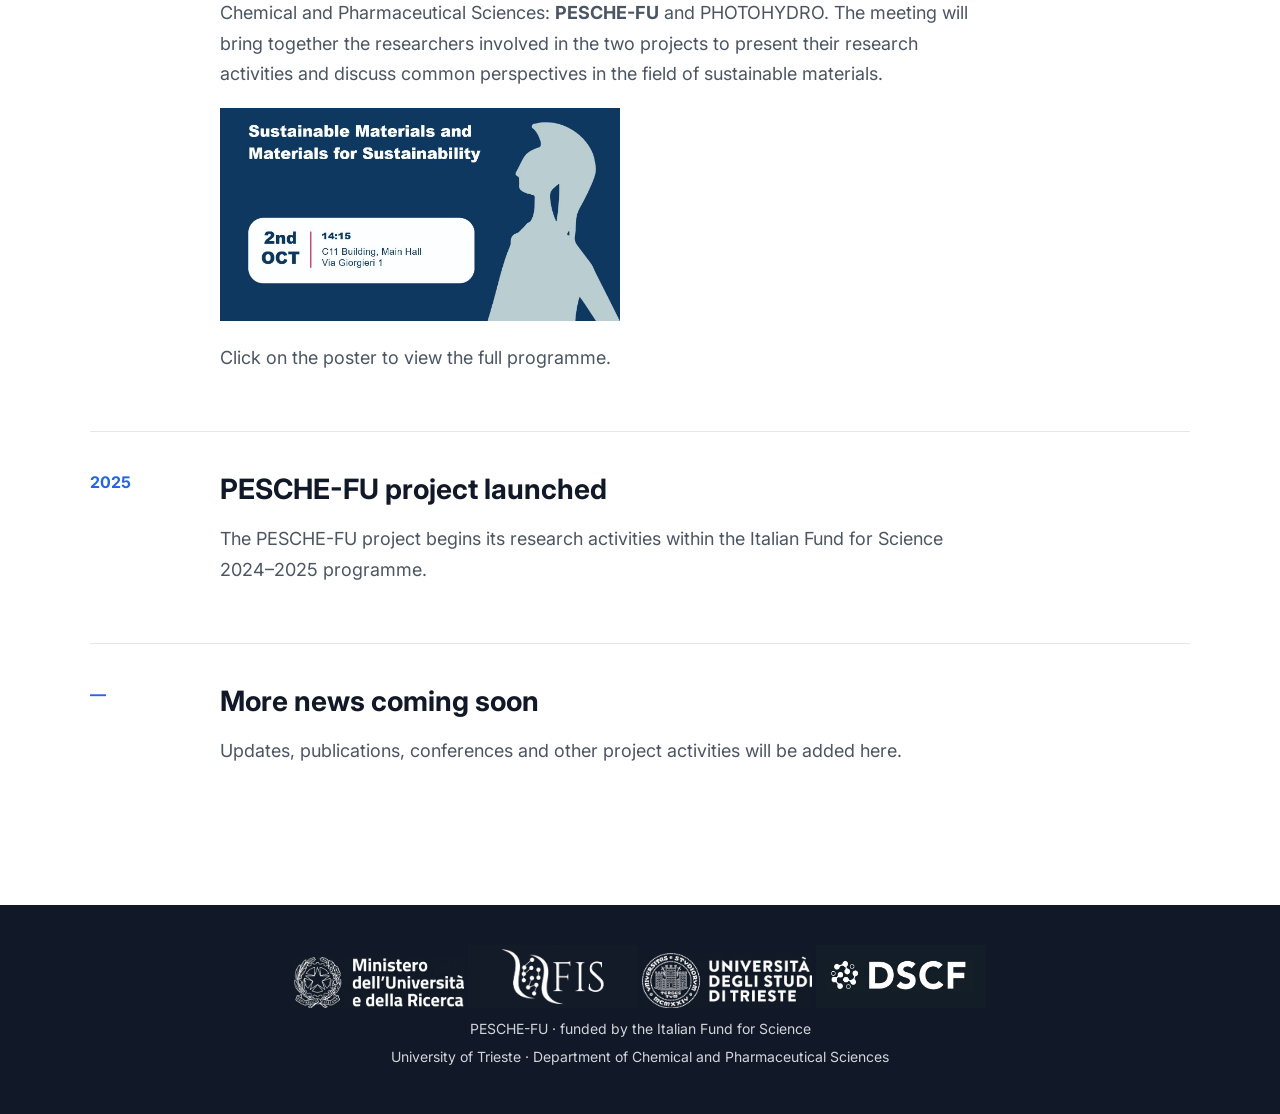
==== commit 796692b6: "Fix HTML encoding issues in news.html" ====
--- a/news.html
+++ b/news.html
@@ -190,7 +190,7 @@
               <a href="Images/Sustainable-Materials-Conference/conferenza_02102026_06.jpeg" target="_blank">
         <img src="Images/Sustainable-Materials-Conference/conferenza_02102026_06.jpeg"
              alt="Conference photo 6"
-                       style="width: 100%; height: 120px; object-fit: cover; border-radius: 4px;">
+                      style="width: 100px; height: 75px; object-fit: cover; border-radius: 4px;">
     </a>
 
               <a href="Images/Sustainable-Materials-Conference/conferenza_02102026_07.jpeg" target="_blank">
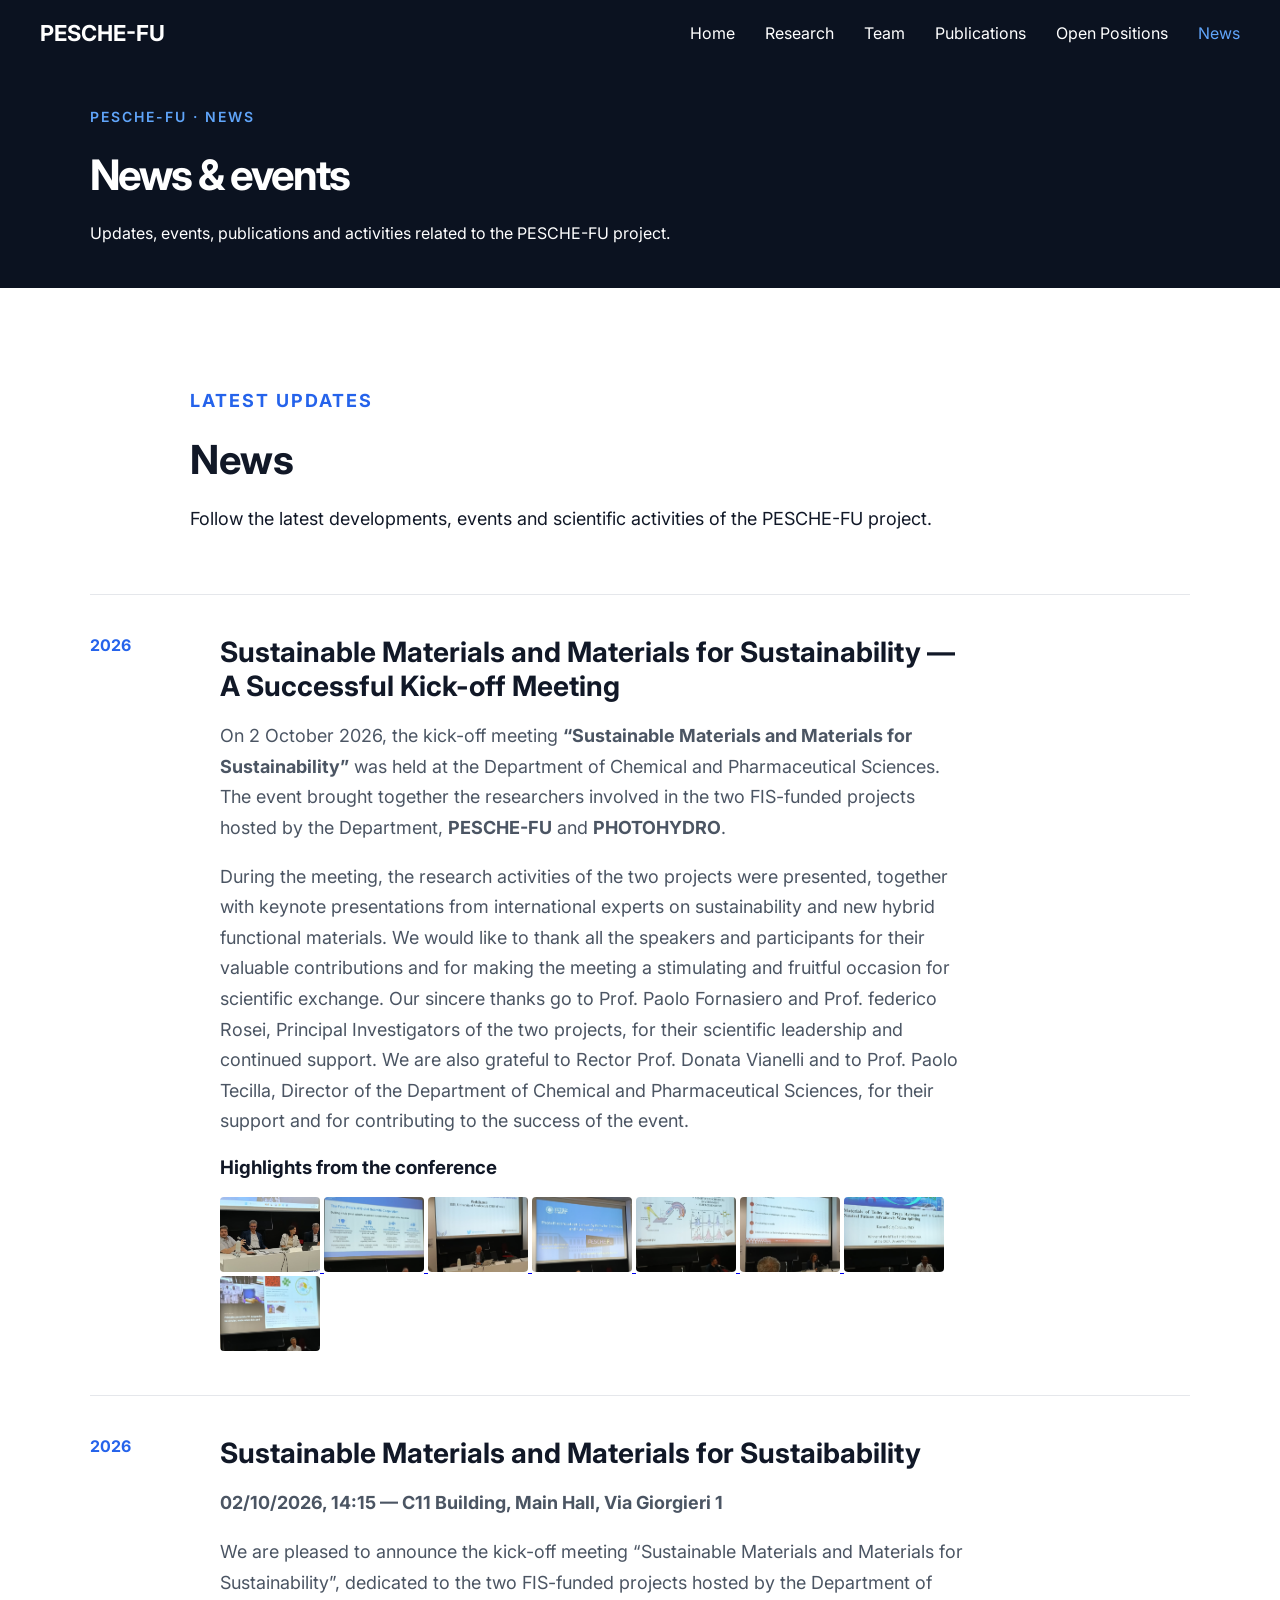
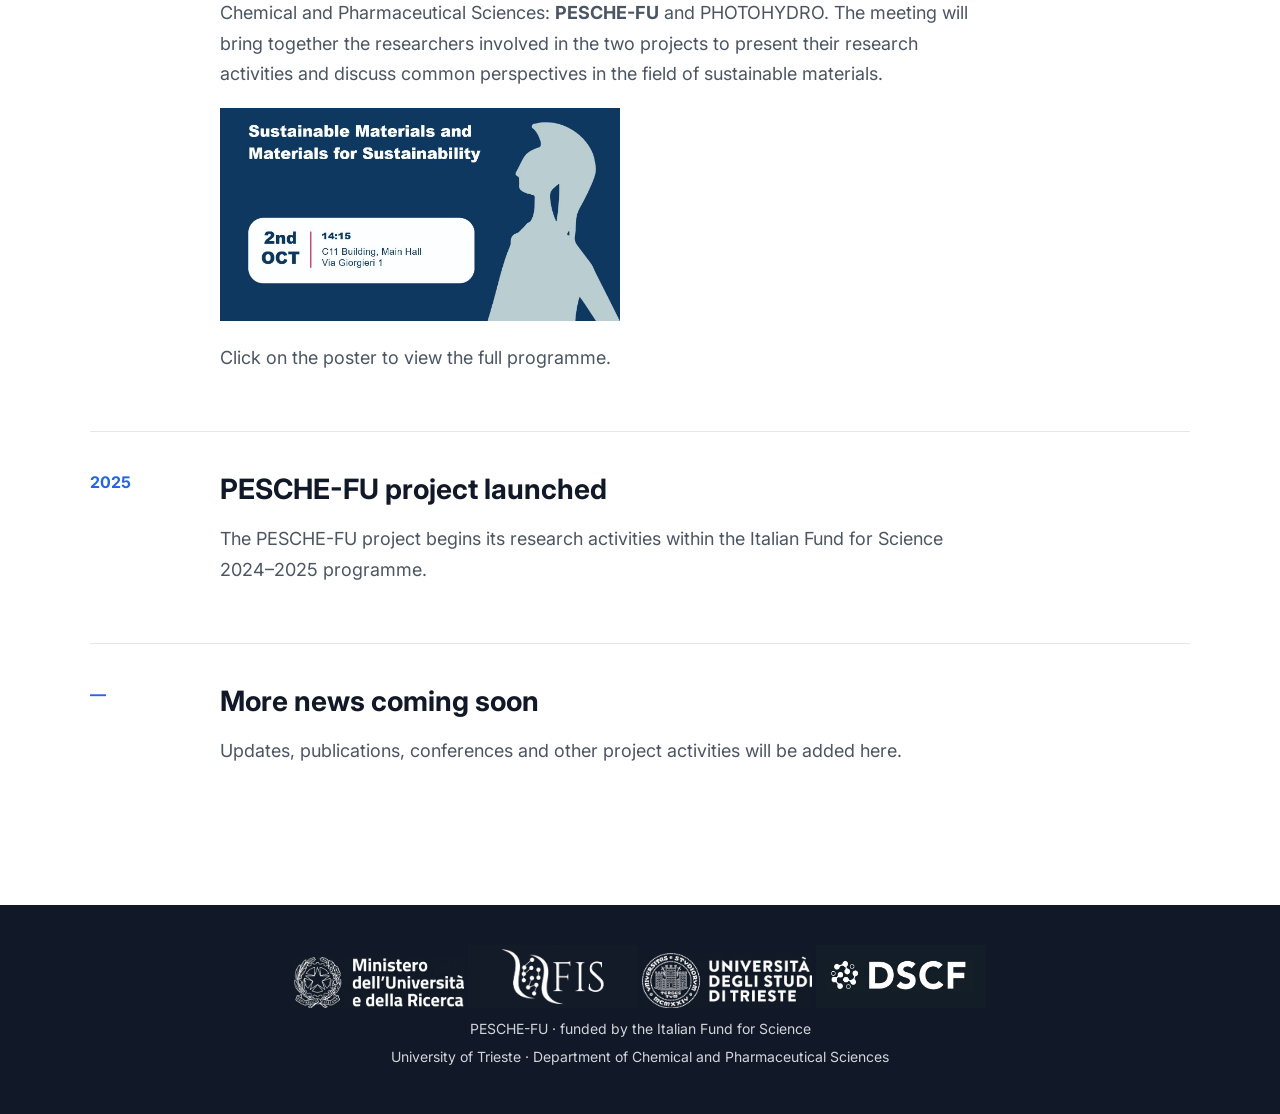
==== commit 75218fa1: "Fix HTML formatting issues in news.html" ====
--- a/news.html
+++ b/news.html
@@ -144,7 +144,7 @@
 
     <p>
         During the meeting, the research activities of the two projects were
-        presented, togethers with keynote presentations from international experts on sustainability and new hybrid functional materials.
+        presented, together with keynote presentations from international experts on sustainability and new hybrid functional materials.
          We would like to thank all the speakers and participants for their valuable contributions and for making the meeting a stimulating and fruitful occasion for scientific exchange.
         Our sincere thanks go to Prof. Paolo Fornasiero and Prof. federico Rosei, Principal Investigators of the two projects, for their scientific leadership and continued support. We are also 
          grateful to Rector Prof. Donata Vianelli and to Prof. Paolo Tecilla, Director of the Department of Chemical and Pharmaceutical Sciences, for their support and for contributing to 
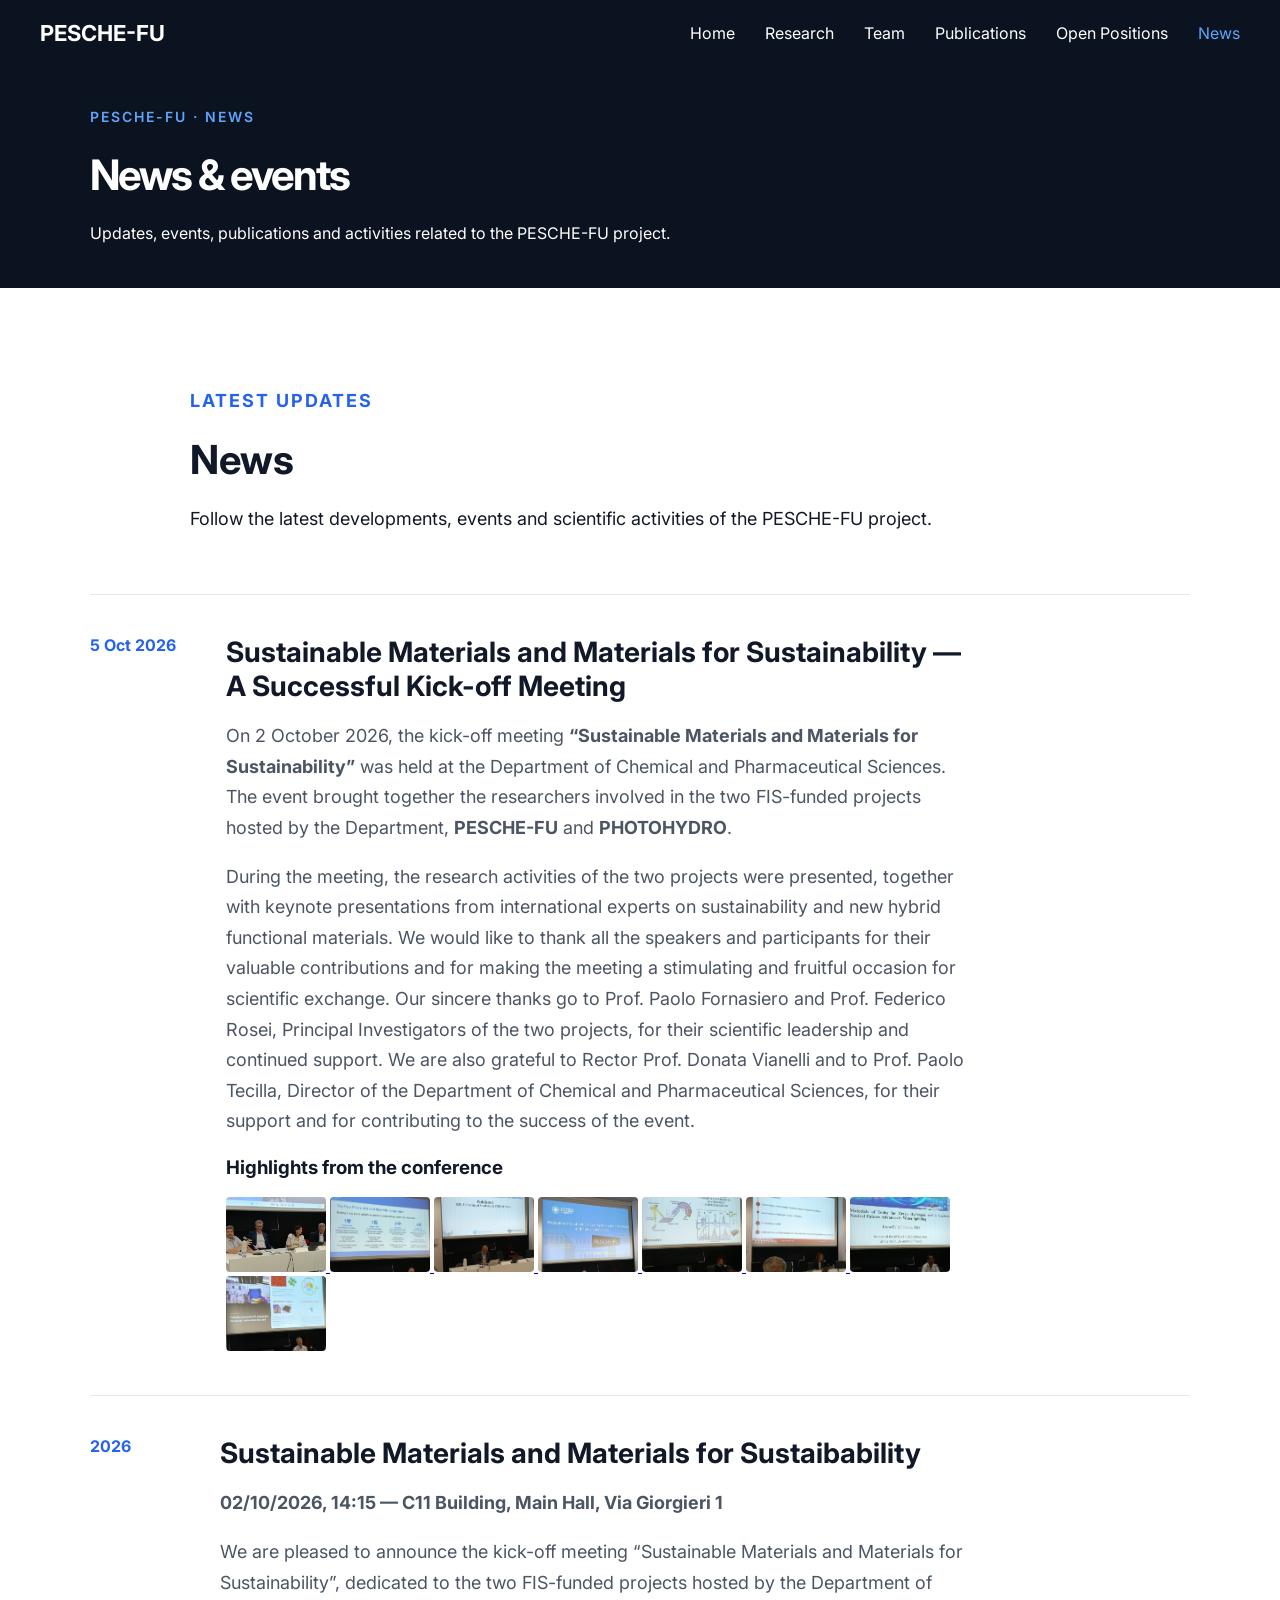
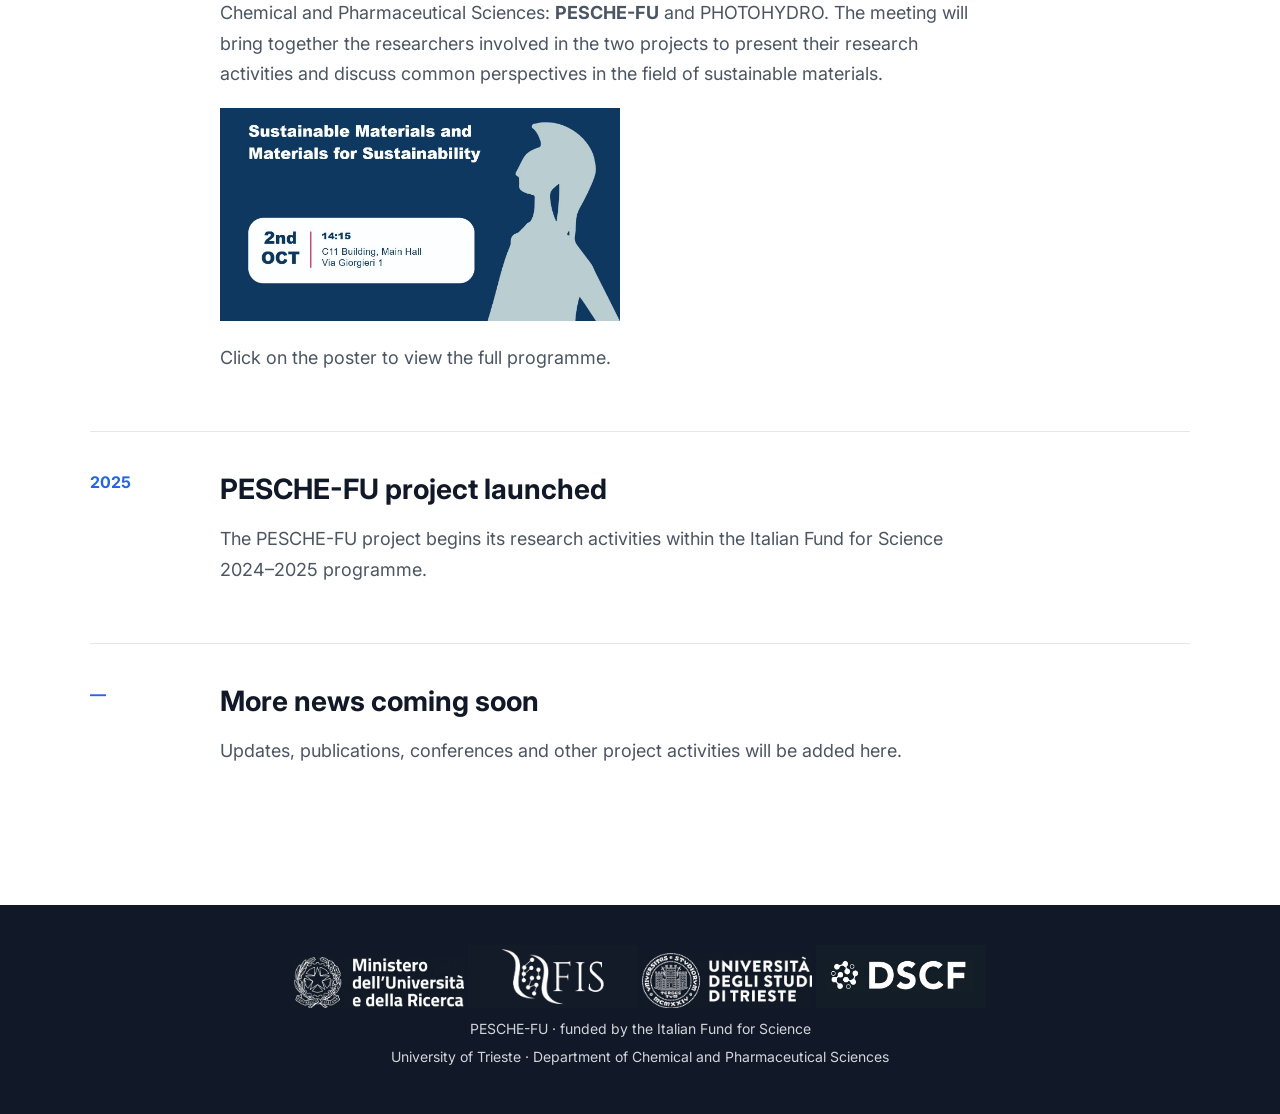
==== commit 9fbd06e3: "Fix HTML structure and update news items" ====
--- a/news.html
+++ b/news.html
@@ -123,7 +123,7 @@
   <article class="news-item">
          
 <div class="news-date">
-    2026
+    5 Oct 2026
 </div>
 
 <div class="news-content">
@@ -146,7 +146,7 @@
         During the meeting, the research activities of the two projects were
         presented, together with keynote presentations from international experts on sustainability and new hybrid functional materials.
          We would like to thank all the speakers and participants for their valuable contributions and for making the meeting a stimulating and fruitful occasion for scientific exchange.
-        Our sincere thanks go to Prof. Paolo Fornasiero and Prof. federico Rosei, Principal Investigators of the two projects, for their scientific leadership and continued support. We are also 
+        Our sincere thanks go to Prof. Paolo Fornasiero and Prof. Federico Rosei, Principal Investigators of the two projects, for their scientific leadership and continued support. We are also 
          grateful to Rector Prof. Donata Vianelli and to Prof. Paolo Tecilla, Director of the Department of Chemical and Pharmaceutical Sciences, for their support and for contributing to 
          the success of the event.
     </p>
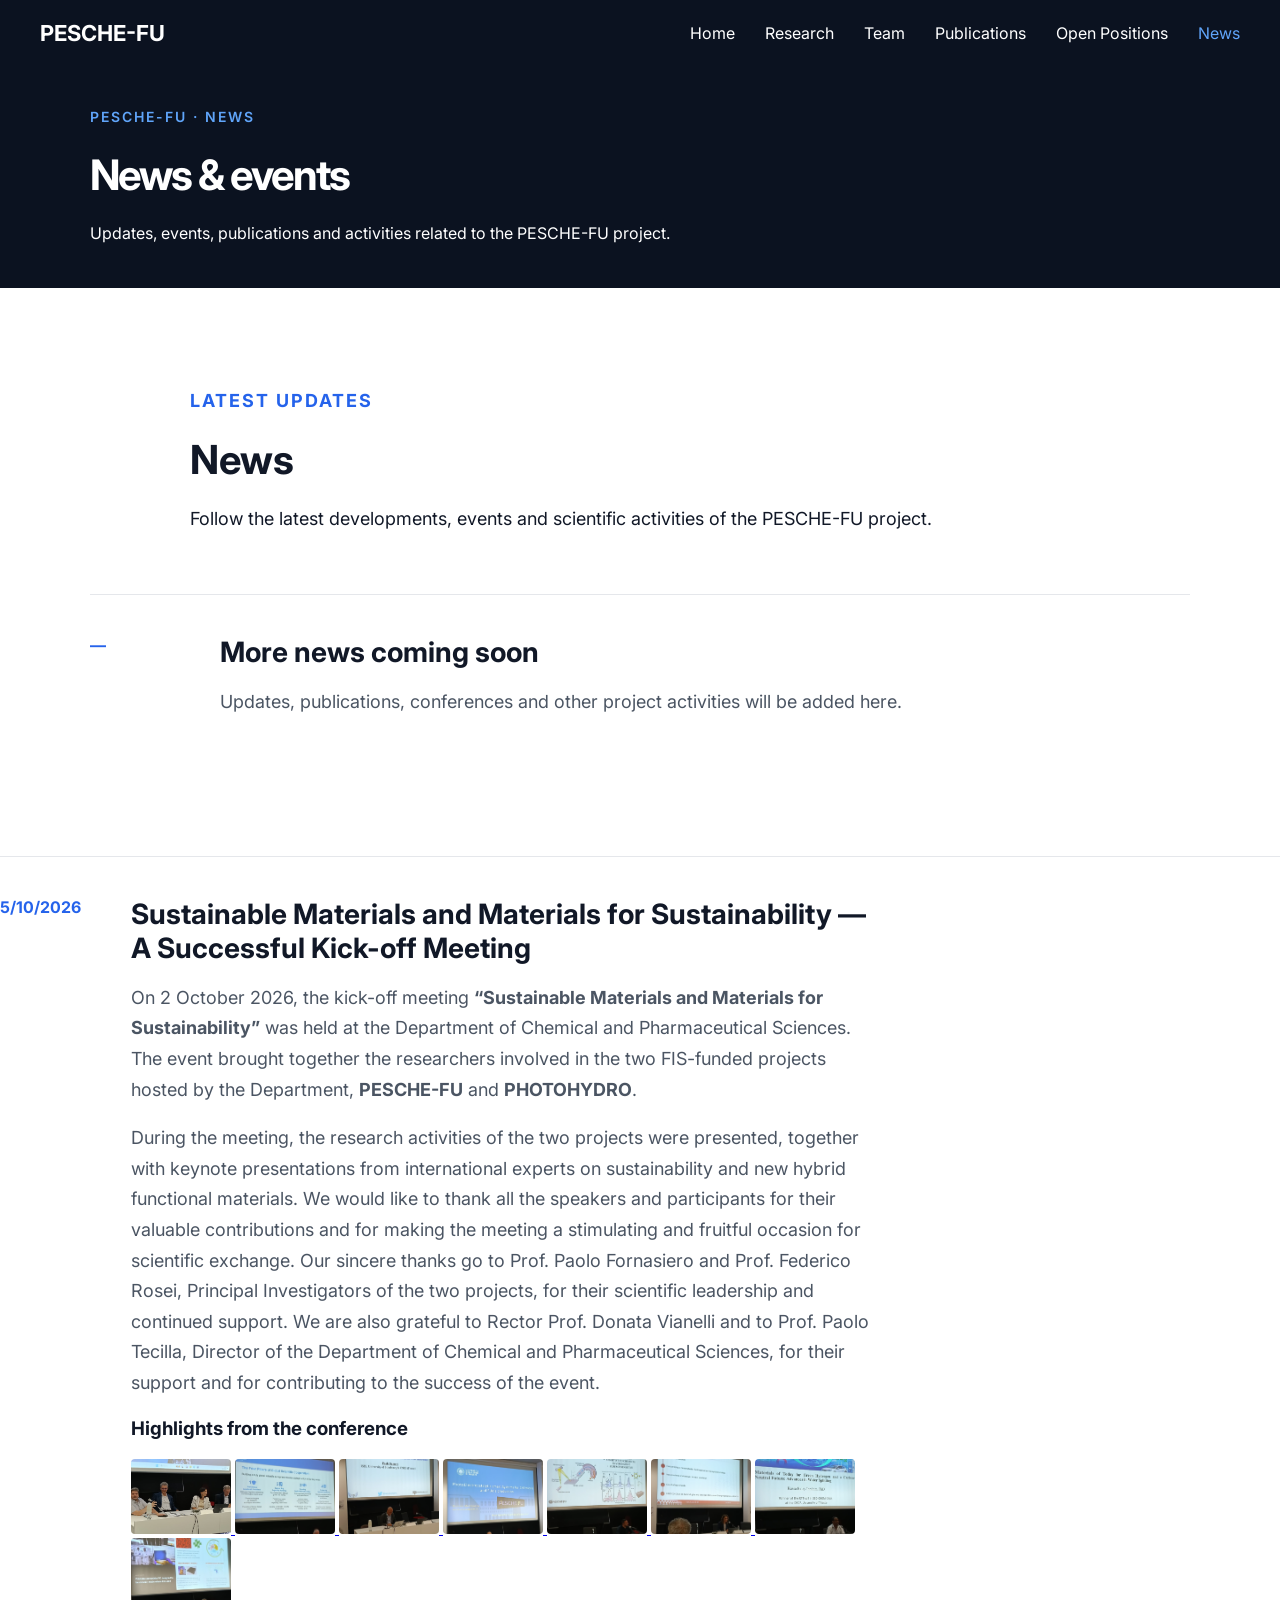
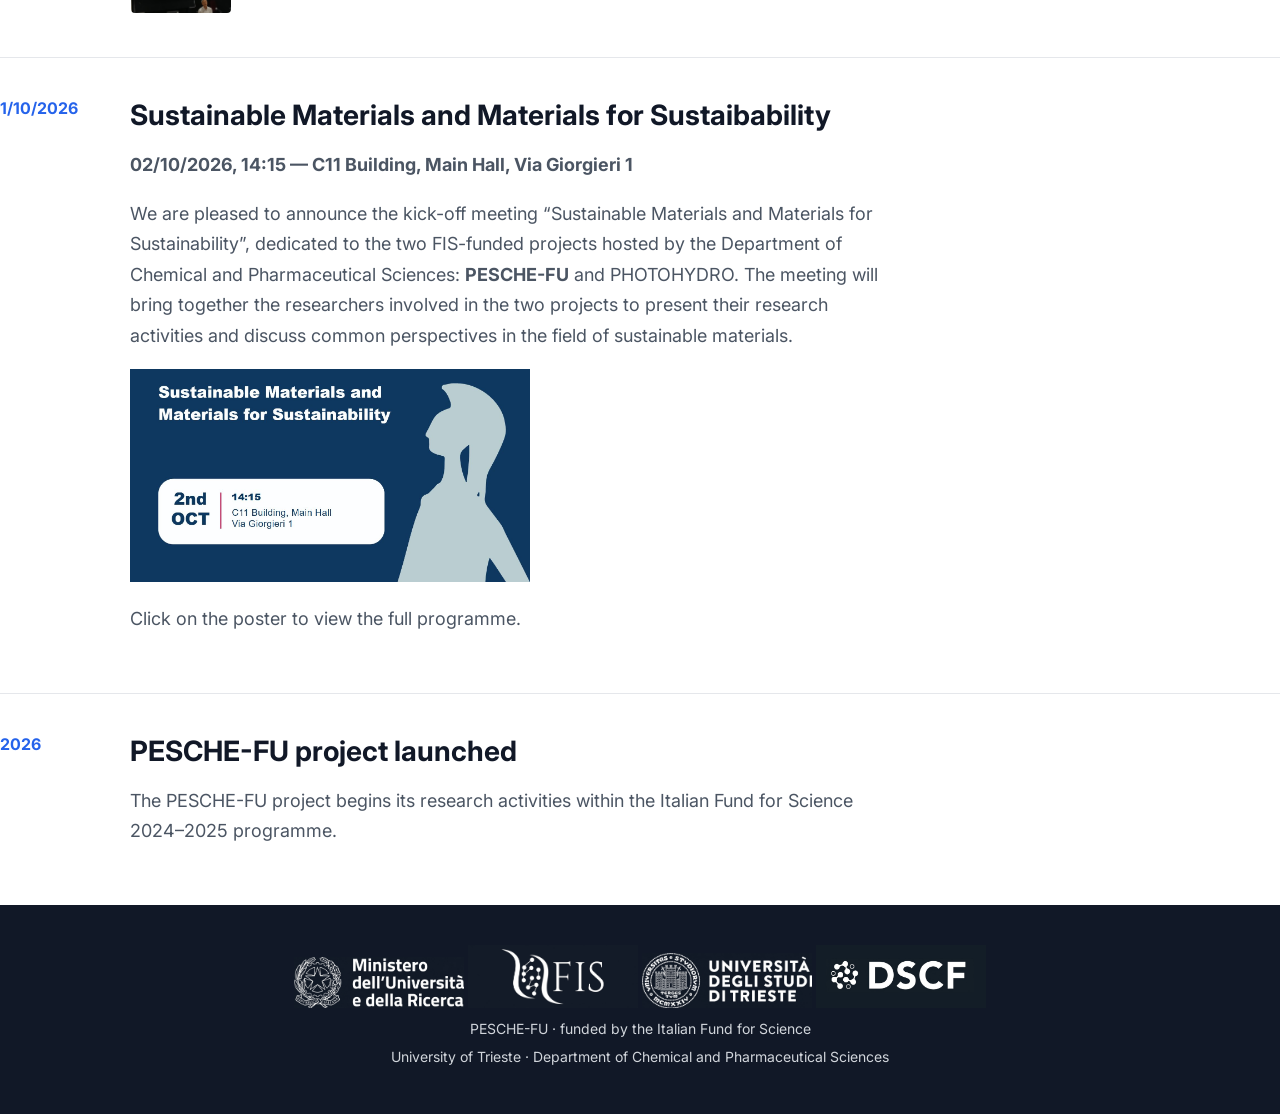
==== commit 73187cca: "Fix HTML formatting and update news items" ====
--- a/news.html
+++ b/news.html
@@ -113,6 +113,34 @@
 
         </div>
 
+          <!-- ==================================
+             FUTURE NEWS
+        ================================== -->
+
+        <article class="news-item">
+
+            <div class="news-date">
+                —
+            </div>
+
+
+            <div class="news-content">
+
+                <h2>
+                    More news coming soon
+                </h2>
+
+
+                <p>
+                    Updates, publications, conferences and
+                    other project activities will be added here.
+                </p>
+
+            </div>
+
+        </article>
+
+    </section>
 
         <!-- ==================================
              NEWS ITEMS
@@ -123,7 +151,7 @@
   <article class="news-item">
          
 <div class="news-date">
-    5 Oct 2026
+    5/10/2026
 </div>
 
 <div class="news-content">
@@ -220,7 +248,7 @@
         <article class="news-item">
 
                 <div class="news-date">
-               2026
+               1/10/2026
             </div>
 
 
@@ -257,7 +285,7 @@
 <article class="news-item">
              
             <div class="news-date">
-                2025
+                2026
             </div>
 
 
@@ -279,34 +307,6 @@
         </article>
 
 
-        <!-- ==================================
-             FUTURE NEWS
-        ================================== -->
-
-        <article class="news-item">
-
-            <div class="news-date">
-                —
-            </div>
-
-
-            <div class="news-content">
-
-                <h2>
-                    More news coming soon
-                </h2>
-
-
-                <p>
-                    Updates, publications, conferences and
-                    other project activities will be added here.
-                </p>
-
-            </div>
-
-        </article>
-
-    </section>
 
 </main>
 
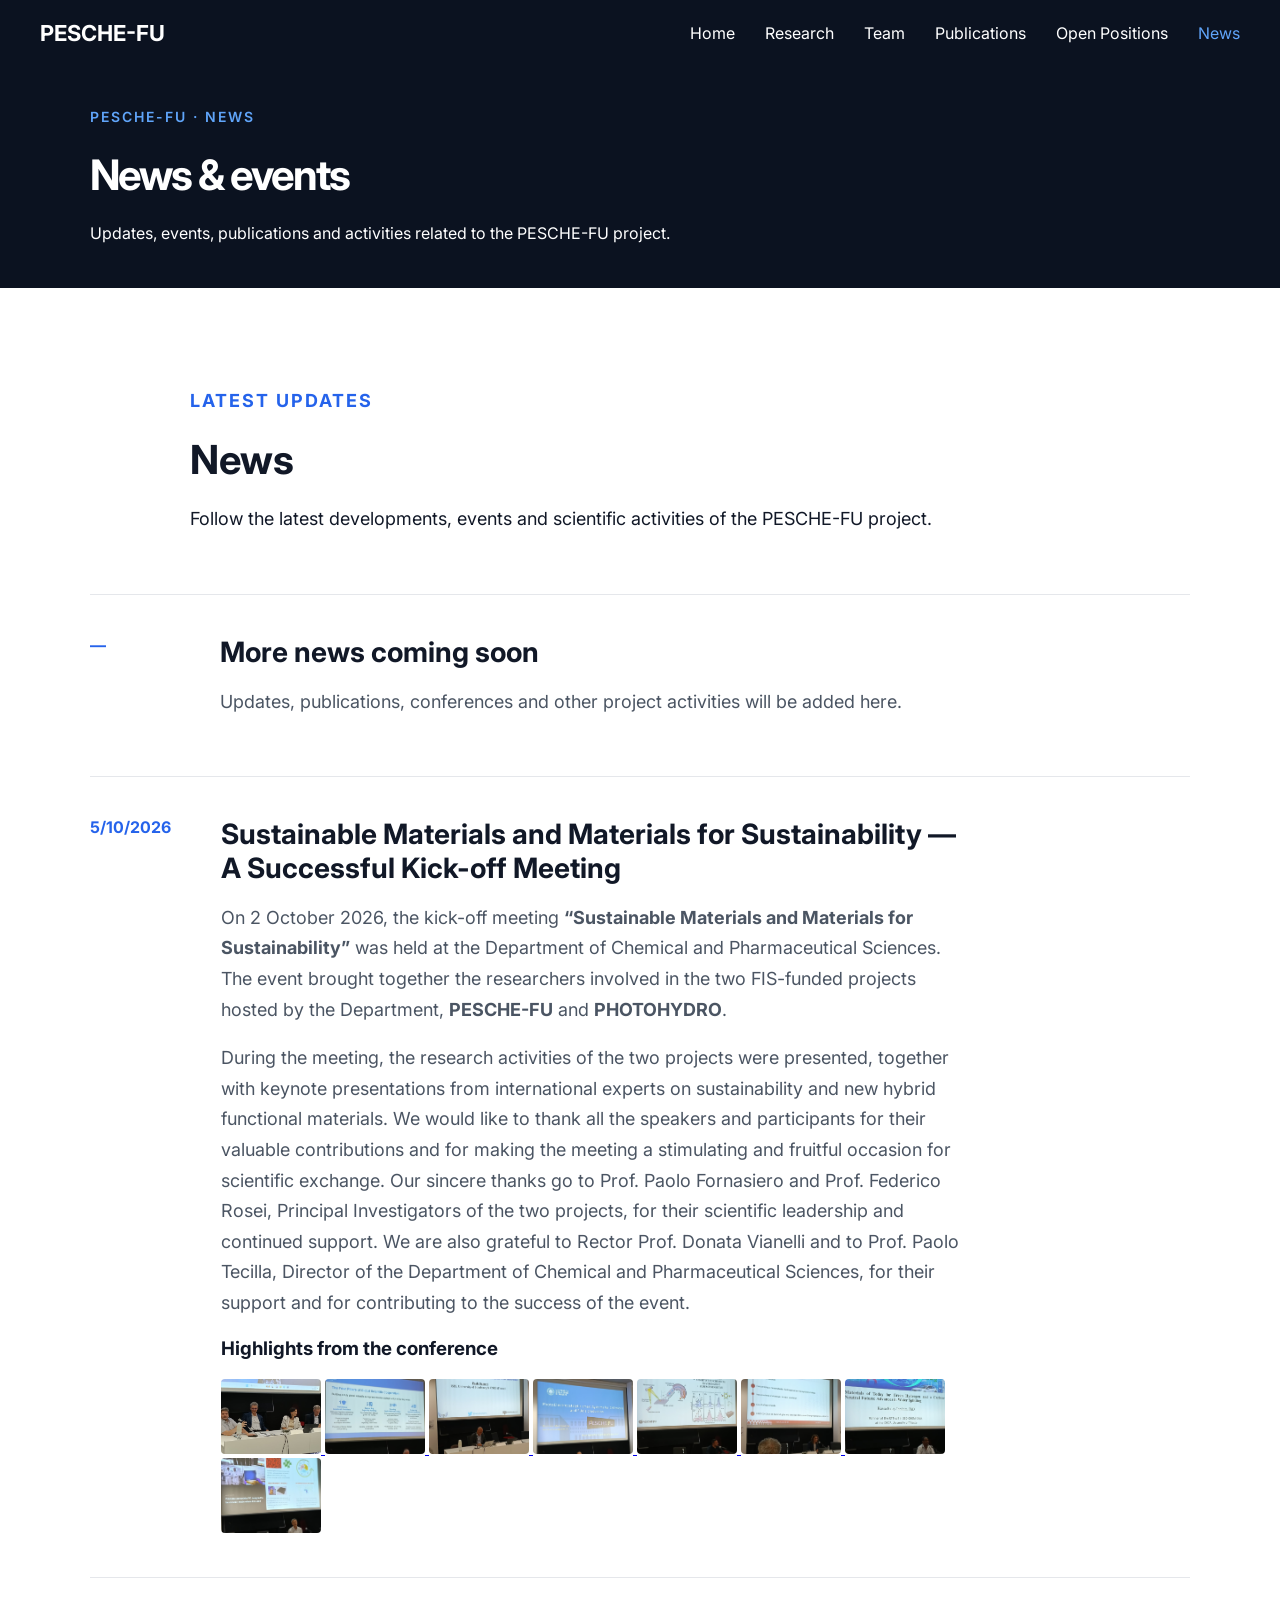
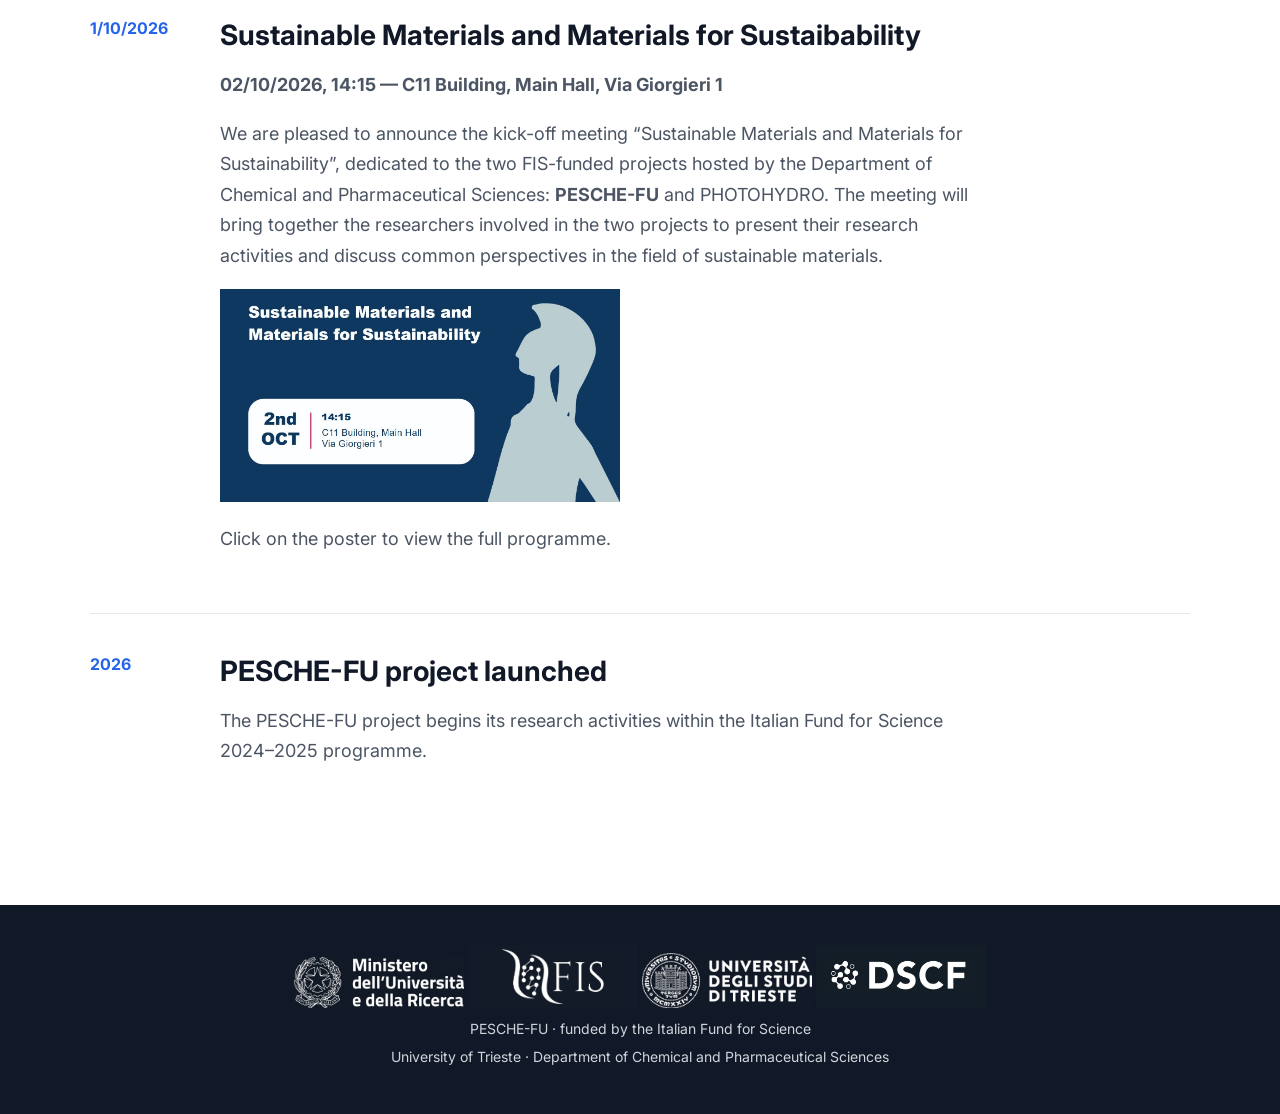
==== commit b9666b8f: "Fix HTML encoding issues in news.html" ====
--- a/news.html
+++ b/news.html
@@ -140,7 +140,7 @@
 
         </article>
 
-    </section>
+
 
         <!-- ==================================
              NEWS ITEMS
@@ -306,7 +306,7 @@
 
         </article>
 
-
+  </section>
 
 </main>
 
